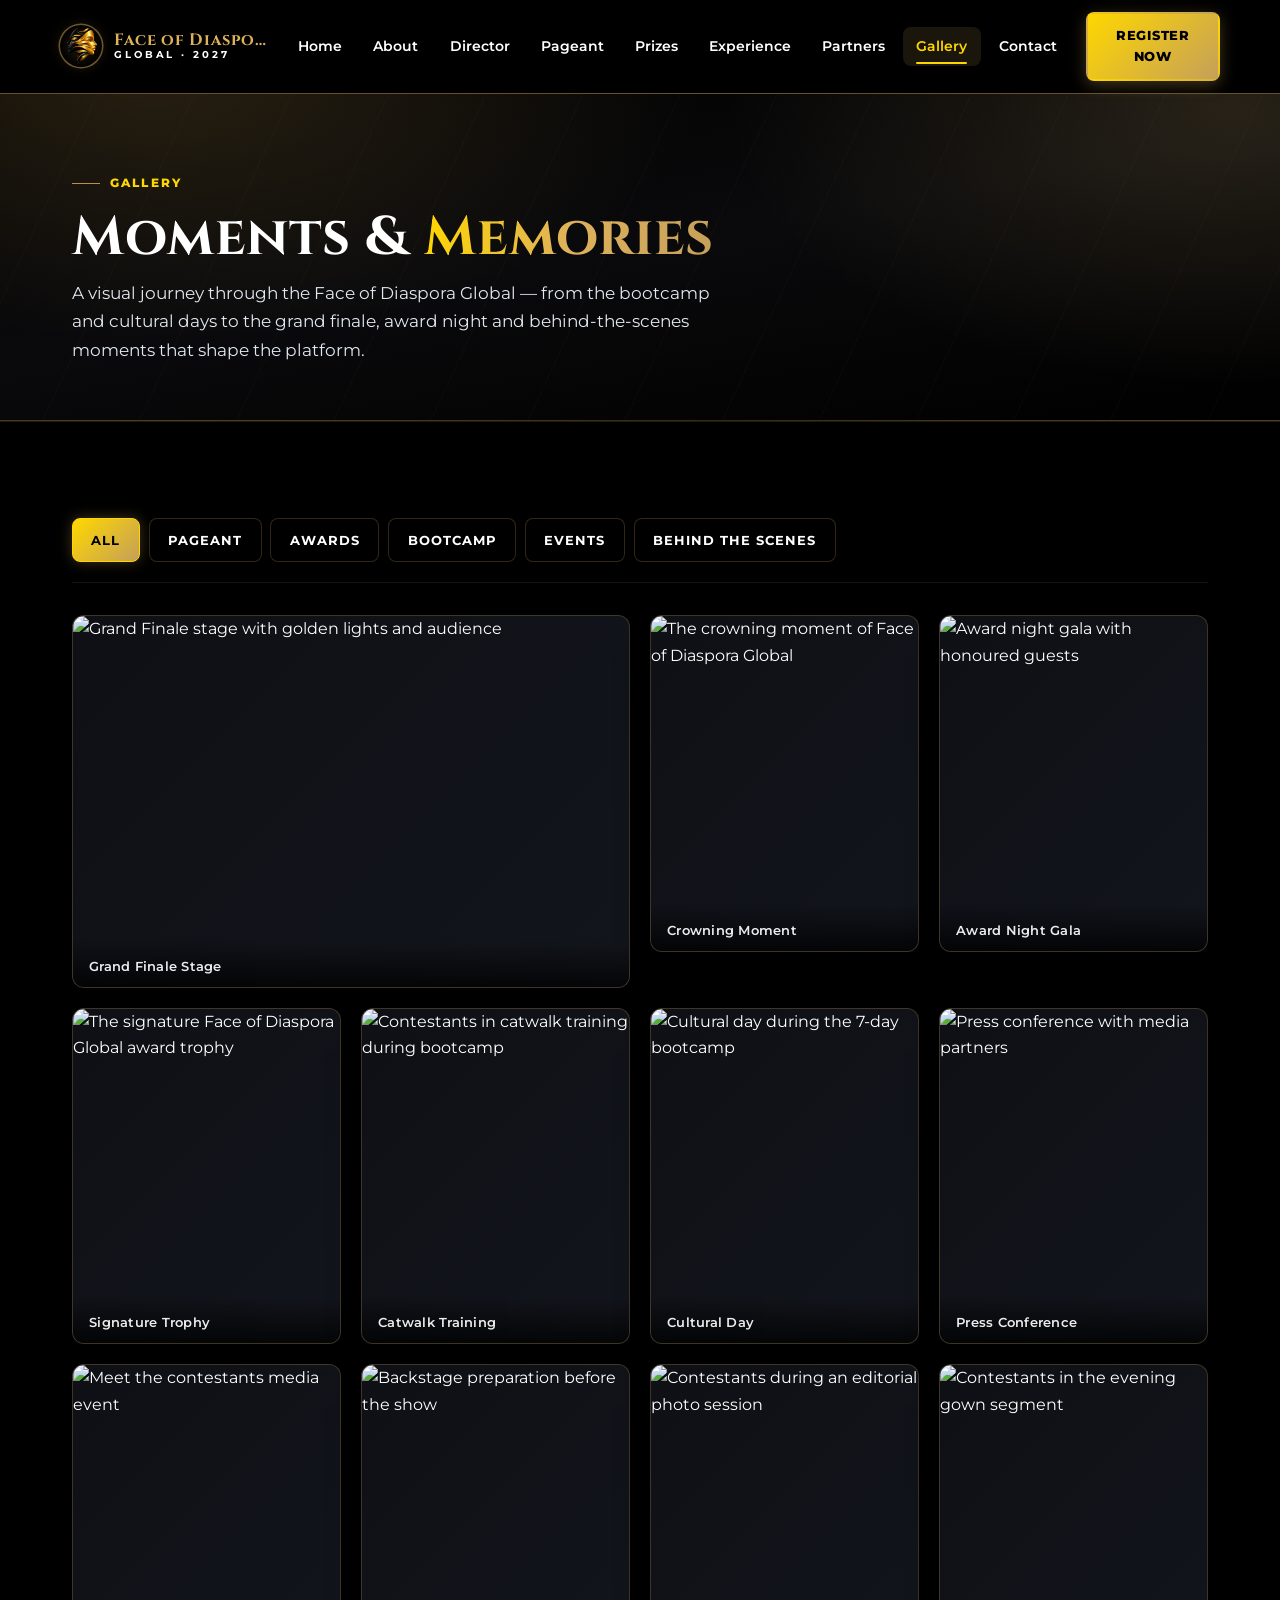
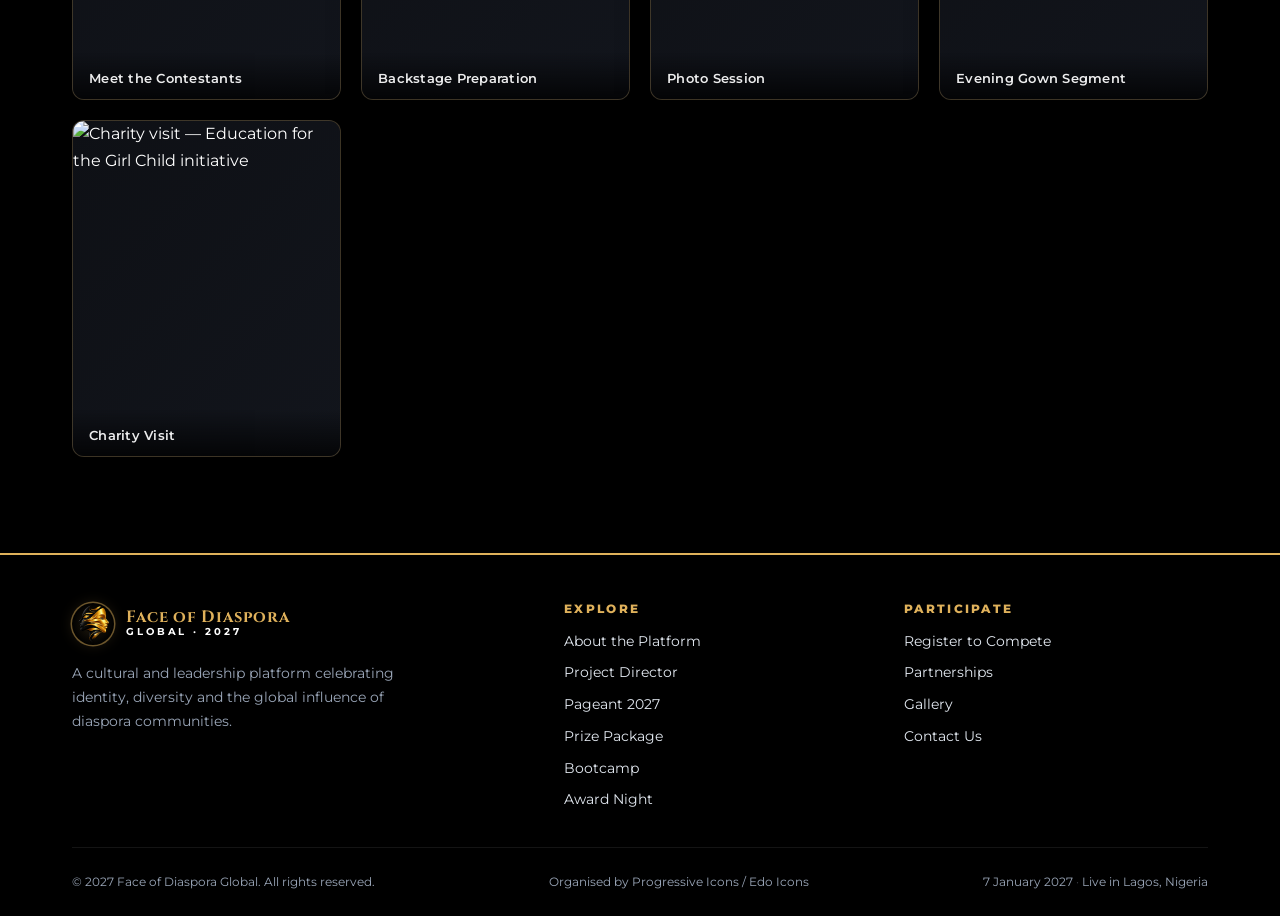
==== gallery.html @ 7d24a83d "Add files via upload" ====
<!DOCTYPE html>
<html lang="en">
<head>
<meta charset="UTF-8" />
<meta name="viewport" content="width=device-width, initial-scale=1" />
<meta name="theme-color" content="#07090D" />
<title>Gallery — Face of Diaspora Global 2027</title>
<link rel="icon" href="favicon.ico" sizes="any">
<link rel="apple-touch-icon" href="assets/img/logo.png">
<meta name="description" content="A visual journey through the Face of Diaspora Global — pageant, award night, bootcamp, cultural events and behind-the-scenes moments." />

<link rel="preconnect" href="https://fonts.googleapis.com">
<link rel="preconnect" href="https://fonts.gstatic.com" crossorigin>
<link href="https://fonts.googleapis.com/css2?family=Cinzel:wght@500;600;700;800&family=Montserrat:wght@400;500;600;700;800&display=swap" rel="stylesheet">

<link rel="stylesheet" href="css/styles.css">
</head>

<body>
<a class="skip-link" href="#main">Skip to content</a>

<!-- ============================ HEADER ============================ -->
<header class="site-header" id="siteHeader">
  <div class="nav-wrap">
    <a class="brand" href="index.html" aria-label="Face of Diaspora Global — home">
      <img class="brand-mark" src="assets/img/logo.png" alt="" width="42" height="42">
      <span class="brand-text">
        <span class="brand-name">Face of Diaspora</span>
        <span class="brand-sub">Global · 2027</span>
      </span>
    </a>

    <button class="nav-toggle" id="navToggle" aria-expanded="false" aria-controls="primaryNav" aria-label="Open navigation menu">
      <span></span><span></span><span></span>
    </button>

    <nav class="primary-nav" id="primaryNav" aria-label="Primary">
      <ul>
        <li><a class="nav-link" href="index.html">Home</a></li>
        <li><a class="nav-link" href="index.html#about">About</a></li>
        <li><a class="nav-link" href="index.html#director">Director</a></li>
        <li><a class="nav-link" href="index.html#pageant">Pageant</a></li>
        <li><a class="nav-link" href="index.html#prizes">Prizes</a></li>
        <li><a class="nav-link" href="index.html#experience">Experience</a></li>
        <li><a class="nav-link" href="partners.html">Partners</a></li>
        <li><a class="nav-link" href="gallery.html" aria-current="page">Gallery</a></li>
        <li><a class="nav-link" href="index.html#contact">Contact</a></li>
      </ul>
      <a class="btn btn-gold nav-cta" href="index.html#register">Register Now</a>
    </nav>
  </div>
</header>

<main id="main">

  <!-- ============================ PAGE HERO ============================ -->
  <section class="page-hero">
    <div class="container">
      <span class="eyebrow reveal">Gallery</span>
      <h1 class="page-title reveal">Moments &amp; <span class="gold-text">Memories</span></h1>
      <p class="lede reveal">
        A visual journey through the Face of Diaspora Global — from the bootcamp and cultural
        days to the grand finale, award night and behind-the-scenes moments that shape
        the platform.
      </p>
    </div>
  </section>

  <!-- ============================ GALLERY ============================ -->
  <section class="section section--dark" id="gallery">
    <div class="container">

      <div class="filter-tabs reveal" role="tablist" aria-label="Filter gallery by category">
        <button class="filter-btn is-active" data-filter="all" role="tab" aria-selected="true">All</button>
        <button class="filter-btn" data-filter="pageant" role="tab" aria-selected="false">Pageant</button>
        <button class="filter-btn" data-filter="awards" role="tab" aria-selected="false">Awards</button>
        <button class="filter-btn" data-filter="bootcamp" role="tab" aria-selected="false">Bootcamp</button>
        <button class="filter-btn" data-filter="events" role="tab" aria-selected="false">Events</button>
        <button class="filter-btn" data-filter="behind" role="tab" aria-selected="false">Behind the Scenes</button>
      </div>

      <div class="gallery-grid reveal" id="galleryGrid">

        <figure class="gallery-item is-wide" data-category="pageant"
                tabindex="0" role="button" aria-label="View: Grand Finale Stage">
          <img src="assets/img/gallery/gallery-01.jpg"
               alt="Grand Finale stage with golden lights and audience"
               width="1200" height="800" loading="lazy" decoding="async">
          <figcaption>Grand Finale Stage</figcaption>
        </figure>

        <figure class="gallery-item" data-category="pageant"
                tabindex="0" role="button" aria-label="View: Crowning Moment">
          <img src="assets/img/gallery/gallery-02.jpg"
               alt="The crowning moment of Face of Diaspora Global"
               width="800" height="1000" loading="lazy" decoding="async">
          <figcaption>Crowning Moment</figcaption>
        </figure>

        <figure class="gallery-item" data-category="awards"
                tabindex="0" role="button" aria-label="View: Award Night Gala">
          <img src="assets/img/gallery/gallery-03.jpg"
               alt="Award night gala with honoured guests"
               width="800" height="1000" loading="lazy" decoding="async">
          <figcaption>Award Night Gala</figcaption>
        </figure>

        <figure class="gallery-item" data-category="awards"
                tabindex="0" role="button" aria-label="View: Signature Trophy">
          <img src="assets/img/gallery/gallery-04.jpg"
               alt="The signature Face of Diaspora Global award trophy"
               width="800" height="1000" loading="lazy" decoding="async">
          <figcaption>Signature Trophy</figcaption>
        </figure>

        <figure class="gallery-item" data-category="bootcamp"
                tabindex="0" role="button" aria-label="View: Catwalk Training">
          <img src="assets/img/gallery/gallery-05.jpg"
               alt="Contestants in catwalk training during bootcamp"
               width="800" height="1000" loading="lazy" decoding="async">
          <figcaption>Catwalk Training</figcaption>
        </figure>

        <figure class="gallery-item" data-category="bootcamp"
                tabindex="0" role="button" aria-label="View: Cultural Day">
          <img src="assets/img/gallery/gallery-06.jpg"
               alt="Cultural day during the 7-day bootcamp"
               width="800" height="1000" loading="lazy" decoding="async">
          <figcaption>Cultural Day</figcaption>
        </figure>

        <figure class="gallery-item" data-category="events"
                tabindex="0" role="button" aria-label="View: Press Conference">
          <img src="assets/img/gallery/gallery-07.jpg"
               alt="Press conference with media partners"
               width="800" height="1000" loading="lazy" decoding="async">
          <figcaption>Press Conference</figcaption>
        </figure>

        <figure class="gallery-item" data-category="events"
                tabindex="0" role="button" aria-label="View: Meet the Contestants">
          <img src="assets/img/gallery/gallery-08.jpg"
               alt="Meet the contestants media event"
               width="800" height="1000" loading="lazy" decoding="async">
          <figcaption>Meet the Contestants</figcaption>
        </figure>

        <figure class="gallery-item" data-category="behind"
                tabindex="0" role="button" aria-label="View: Backstage Preparation">
          <img src="assets/img/gallery/gallery-09.jpg"
               alt="Backstage preparation before the show"
               width="800" height="1000" loading="lazy" decoding="async">
          <figcaption>Backstage Preparation</figcaption>
        </figure>

        <figure class="gallery-item" data-category="behind"
                tabindex="0" role="button" aria-label="View: Photo Session">
          <img src="assets/img/gallery/gallery-10.jpg"
               alt="Contestants during an editorial photo session"
               width="800" height="1000" loading="lazy" decoding="async">
          <figcaption>Photo Session</figcaption>
        </figure>

        <figure class="gallery-item" data-category="pageant"
                tabindex="0" role="button" aria-label="View: Evening Gown Segment">
          <img src="assets/img/gallery/gallery-11.jpg"
               alt="Contestants in the evening gown segment"
               width="800" height="1000" loading="lazy" decoding="async">
          <figcaption>Evening Gown Segment</figcaption>
        </figure>

        <figure class="gallery-item" data-category="events"
                tabindex="0" role="button" aria-label="View: Charity Visit">
          <img src="assets/img/gallery/gallery-12.jpg"
               alt="Charity visit — Education for the Girl Child initiative"
               width="800" height="1000" loading="lazy" decoding="async">
          <figcaption>Charity Visit</figcaption>
        </figure>

      </div>

      <p class="gallery-empty" id="galleryEmpty" hidden>No images in this category yet.</p>
    </div>
  </section>

</main>

<!-- ============================ LIGHTBOX ============================ -->
<div class="lightbox" id="lightbox" role="dialog" aria-modal="true" aria-label="Image preview" aria-hidden="true">
  <button class="lightbox-close" type="button" aria-label="Close image preview">&times;</button>
  <button class="lightbox-nav lightbox-prev" type="button" aria-label="Previous image">&lsaquo;</button>
  <img class="lightbox-img" id="lightboxImg" src="" alt="">
  <button class="lightbox-nav lightbox-next" type="button" aria-label="Next image">&rsaquo;</button>
</div>

<!-- ============================ FOOTER ============================ -->
<footer class="site-footer">
  <div class="container">
    <div class="footer-top">
      <div class="footer-brand">
        <a class="brand" href="index.html" aria-label="Face of Diaspora Global — home">
          <img class="brand-mark" src="assets/img/logo.png" alt="" width="42" height="42">
          <span class="brand-text">
            <span class="brand-name">Face of Diaspora</span>
            <span class="brand-sub">Global · 2027</span>
          </span>
        </a>
        <p>A cultural and leadership platform celebrating identity, diversity and the global influence of diaspora communities.</p>
      </div>

      <div class="footer-col">
        <h4>Explore</h4>
        <ul>
          <li><a href="index.html#about">About the Platform</a></li>
          <li><a href="index.html#director">Project Director</a></li>
          <li><a href="index.html#pageant">Pageant 2027</a></li>
          <li><a href="index.html#prizes">Prize Package</a></li>
          <li><a href="index.html#experience">Bootcamp</a></li>
          <li><a href="index.html#awards">Award Night</a></li>
        </ul>
      </div>

      <div class="footer-col">
        <h4>Participate</h4>
        <ul>
          <li><a href="index.html#register">Register to Compete</a></li>
          <li><a href="partners.html">Partnerships</a></li>
          <li><a href="gallery.html">Gallery</a></li>
          <li><a href="index.html#contact">Contact Us</a></li>
        </ul>
      </div>
    </div>

    <div class="footer-bottom">
      <span>© <span id="year">2027</span> Face of Diaspora Global. All rights reserved.</span>
      <span>Organised by Progressive Icons / Edo Icons</span>
      <span>7 January 2027 <span class="dot-sep">·</span> Live in Lagos, Nigeria</span>
    </div>
  </div>
</footer>

<script src="js/main.js" defer></script>
</body>
</html>
---- css/styles.css ----
/* ============================================================
   1. TOKENS & RESET — PURE BLACK + HIGH-CONTRAST LUXURY GOLD
   ============================================================ */
:root{
  --bg-dark:#000000;
  --bg-surface:#0A0A0C;
  --bg-card:#0E1015;
  --bg-elevated:#12151C;

  --gold-primary:#DFB15B;
  --gold-bright:#FFD700;
  --gold-deep:#C5A059;
  --gold-soft:#E9C989;

  --text-white:#FFFFFF;
  --text-muted:#E2E8F0;
  --text-dim:#9AA6B8;

  --border-gold:rgba(223,177,91,.45);
  --border-soft:rgba(223,177,91,.22);
  --border-faint:rgba(255,255,255,.08);
  --shadow-glow:0 0 24px rgba(255,215,0,.35);
  --shadow-glow-soft:0 0 24px rgba(255,215,0,.14);
  --shadow-card:0 18px 40px -24px rgba(0,0,0,.9);
  --shadow-card-lg:0 30px 60px -30px rgba(0,0,0,1);

  --radius:12px;
  --radius-lg:16px;
  --transition:.3s cubic-bezier(.25,.8,.25,1);
  --maxw:1200px;

  --font-display:"Cinzel","Times New Roman",serif;
  --font-body:"Montserrat",system-ui,-apple-system,"Segoe UI",Roboto,Arial,sans-serif;
}

*,*::before,*::after{box-sizing:border-box;margin:0;padding:0}

html{scroll-behavior:smooth;font-size:16px;-webkit-text-size-adjust:100%}

body{
  background-color:var(--bg-dark);
  color:var(--text-white);
  font-family:var(--font-body);
  font-size:16px;
  line-height:1.65;
  overflow-x:hidden;
  -webkit-font-smoothing:antialiased;
  text-rendering:optimizeLegibility;
}

img,svg{display:block;max-width:100%}
a{color:inherit;text-decoration:none}
button{font:inherit}
ul{list-style:none}
p{margin:0 0 1rem}
p:last-child{margin-bottom:0}

h1,h2,h3,h4{
  font-family:var(--font-display);
  font-weight:700;
  line-height:1.15;
  letter-spacing:.01em;
  color:var(--text-white);
}

.skip-link{
  position:absolute;left:-9999px;top:0;z-index:2000;
  background:var(--gold-bright);color:var(--bg-dark);
  padding:12px 20px;border-radius:0 0 12px 0;
  font-weight:800;letter-spacing:.04em;
}
.skip-link:focus{left:0}

:focus-visible{
  outline:3px solid var(--gold-bright);
  outline-offset:3px;
  border-radius:4px;
}

/* ============================================================
   2. LAYOUT HELPERS
   ============================================================ */
.container{
  width:100%;
  max-width:var(--maxw);
  margin-inline:auto;
  padding-inline:1.25rem;
}

.section{
  position:relative;
  padding:4.5rem 0;
  border-top:1px solid rgba(223,177,91,.15);
  background:var(--bg-dark);
}
.section--dark{background:var(--bg-dark)}
.section--alt {background:var(--bg-surface)}

.section--alt::before{
  content:"";
  position:absolute;inset:0;
  background:
    radial-gradient(720px 320px at 100% 0%, rgba(223,177,91,.08), transparent 60%),
    radial-gradient(640px 300px at 0% 100%, rgba(255,215,0,.05), transparent 62%);
  pointer-events:none;
}
.section--alt > .container{position:relative;z-index:1}

.section-head{margin-bottom:2.5rem}

.eyebrow{
  display:inline-flex;align-items:center;gap:10px;
  font-family:var(--font-body);
  font-size:.75rem;font-weight:800;
  letter-spacing:.18em;text-transform:uppercase;
  color:var(--gold-bright);
  margin-bottom:.85rem;
}
.eyebrow::before{
  content:"";width:28px;height:1px;
  background:var(--gold-primary);opacity:.8;
}

.section-title{
  font-size:clamp(1.85rem,4.5vw,2.9rem);
  color:var(--text-white);
  margin-bottom:.85rem;
}

.lede{
  font-size:1.02rem;
  color:var(--text-muted);
  max-width:62ch;
  line-height:1.7;
}

.gold-text{
  background:linear-gradient(96deg,var(--gold-bright),var(--gold-primary) 50%,var(--gold-deep));
  -webkit-background-clip:text;background-clip:text;
  color:transparent;
}

/* ============================================================
   3. BUTTONS
   ============================================================ */
.btn{
  display:inline-flex;align-items:center;justify-content:center;gap:10px;
  min-height:48px;
  padding:.8rem 1.6rem;
  border-radius:8px;
  font-family:var(--font-body);
  font-weight:800;
  font-size:.9rem;
  letter-spacing:.06em;
  text-transform:uppercase;
  text-align:center;
  border:2px solid transparent;
  cursor:pointer;
  transition:var(--transition);
  will-change:transform,box-shadow;
}
.btn:active{transform:translateY(1px)}

.btn-gold{
  background:linear-gradient(135deg,var(--gold-bright) 0%,var(--gold-deep) 100%);
  color:var(--bg-dark);
  box-shadow:0 4px 16px rgba(223,177,91,.3);
}
.btn-gold:hover{
  background:#fff;
  color:var(--bg-dark);
  border-color:var(--gold-bright);
  box-shadow:var(--shadow-glow);
  transform:translateY(-2px);
}

.btn-ghost{
  background:rgba(0,0,0,.85);
  color:var(--text-white);
  border:2px solid var(--gold-primary);
}
.btn-ghost:hover{
  background:var(--gold-primary);
  color:var(--bg-dark);
  box-shadow:var(--shadow-glow);
  transform:translateY(-2px);
}

.btn-outline{
  background:rgba(0,0,0,.85);
  color:var(--gold-primary);
  border:2px solid var(--gold-primary);
}
.btn-outline:hover{
  background:var(--gold-primary);
  color:var(--bg-dark);
  box-shadow:var(--shadow-glow);
  transform:translateY(-2px);
}

.pulse-glow{animation:pulseRadiance 2.8s infinite}
@keyframes pulseRadiance{
  0%,100%{box-shadow:0 0 12px rgba(255,215,0,.35),0 4px 16px rgba(223,177,91,.3)}
  50%    {box-shadow:0 0 28px rgba(255,215,0,.75),0 4px 16px rgba(223,177,91,.3)}
}

/* ============================================================
   4. HEADER & NAV
   ============================================================ */
.site-header{
  position:sticky;top:0;z-index:1000;
  background:rgba(0,0,0,.95);
  backdrop-filter:blur(12px);
  -webkit-backdrop-filter:blur(12px);
  border-bottom:1px solid var(--border-gold);
  transition:box-shadow var(--transition);
}
.site-header.is-scrolled{box-shadow:0 14px 30px -18px rgba(0,0,0,1)}

.nav-wrap{
  position:relative;
  display:flex;align-items:center;justify-content:space-between;gap:12px;
  max-width:var(--maxw);margin-inline:auto;
  padding:.75rem 1.25rem;
  min-height:72px;
}

.brand{display:flex;align-items:center;gap:.75rem;min-width:0}

/* Logo image — replaces the old "FD" text mark */
.brand-mark{
  flex:none;
  width:42px;
  height:42px;
  border-radius:50%;
  object-fit:contain;
  padding:2px;
  background:radial-gradient(circle, rgba(223,177,91,.16) 0%, rgba(223,177,91,0) 72%);
  box-shadow:0 0 0 1.5px rgba(223,177,91,.45), 0 0 14px rgba(223,177,91,.15);
}

.brand-text{display:flex;flex-direction:column;min-width:0;line-height:1.1}
.brand-name{
  font-family:var(--font-display);
  font-size:1.02rem;font-weight:700;
  letter-spacing:.04em;
  color:var(--gold-primary);
  white-space:nowrap;overflow:hidden;text-overflow:ellipsis;
}
.brand-sub{
  font-size:.6rem;font-weight:700;
  letter-spacing:.3em;text-transform:uppercase;
  color:var(--text-white);
  white-space:nowrap;overflow:hidden;text-overflow:ellipsis;
}

.nav-toggle{
  display:inline-flex;flex-direction:column;justify-content:center;gap:5px;
  width:48px;height:48px;padding:0 11px;
  background:transparent;
  border:1px solid var(--border-gold);
  border-radius:8px;
  cursor:pointer;flex:none;
  transition:border-color var(--transition),background var(--transition);
}
.nav-toggle:hover{background:rgba(223,177,91,.08);border-color:var(--gold-primary)}
.nav-toggle span{
  display:block;height:3px;width:100%;border-radius:2px;
  background:var(--gold-primary);
  transition:transform var(--transition),opacity .2s ease;
}
.nav-toggle[aria-expanded="true"] span:nth-child(1){transform:translateY(8px) rotate(45deg)}
.nav-toggle[aria-expanded="true"] span:nth-child(2){opacity:0}
.nav-toggle[aria-expanded="true"] span:nth-child(3){transform:translateY(-8px) rotate(-45deg)}

.primary-nav{
  position:absolute;top:100%;left:0;right:0;
  display:none;
  background:var(--bg-surface);
  border-bottom:2px solid var(--gold-primary);
  padding:1.25rem 1.25rem 1.75rem;
  box-shadow:0 26px 40px -28px rgba(0,0,0,1);
}
.primary-nav.is-open{display:block;animation:navDrop .25s ease both}
@keyframes navDrop{from{opacity:0;transform:translateY(-8px)}to{opacity:1;transform:none}}

.primary-nav ul{display:flex;flex-direction:column;gap:.25rem}
.primary-nav a.nav-link{
  display:flex;align-items:center;
  min-height:48px;
  padding:.6rem .75rem;
  color:var(--text-white);
  font-size:.95rem;font-weight:600;
  border-radius:8px;
  border-bottom:1px solid var(--border-faint);
  transition:color var(--transition),background var(--transition);
}
.primary-nav a.nav-link:hover,
.primary-nav a.nav-link.is-active{
  color:var(--gold-bright);
  background:rgba(223,177,91,.08);
}
.nav-cta{margin-top:1rem;width:100%}

/* ============================================================
   5. HERO — single-image, mobile-first
   ============================================================ */
.hero{
  position:relative;
  isolation:isolate;
  overflow:hidden;
  color:var(--text-white);
  padding:3.5rem 0 4rem;

  background:
    radial-gradient(900px 460px at 12% -12%, rgba(223,177,91,.18), transparent 62%),
    radial-gradient(760px 420px at 96% 4%, rgba(197,160,89,.16), transparent 66%),
    linear-gradient(170deg,#000 0%, #0A0A0C 48%, #000 100%);
}
.hero::before{
  content:"";
  position:absolute;inset:0;
  background-image:repeating-linear-gradient(115deg, rgba(223,177,91,.05) 0 1px, transparent 1px 88px);
  opacity:.6;pointer-events:none;
}
.hero::after{
  content:"";
  position:absolute;left:50%;bottom:-140px;transform:translateX(-50%);
  width:540px;height:300px;border-radius:50%;
  background:radial-gradient(circle, rgba(255,215,0,.16), transparent 68%);
  filter:blur(20px);pointer-events:none;
}

.hero__media{
  position:absolute;
  inset:0;
  z-index:-2;
  overflow:hidden;
}

.hero__img{
  width:100%;
  height:100%;
  object-fit:cover;
  object-position:50% 32%;
}

.hero__overlay{
  position:absolute;
  inset:0;
  z-index:-1;
  background:linear-gradient(
    180deg,
    rgba(0,0,0,.90) 0%,
    rgba(0,0,0,.62) 35%,
    rgba(0,0,0,.84) 70%,
    rgba(0,0,0,.97) 100%
  );
}

.hero .container{position:relative;z-index:2}
.hero-inner{max-width:880px}

.hero-badge{
  display:inline-flex;align-items:center;gap:.6rem;
  padding:.4rem .9rem .4rem .75rem;
  border-radius:4px;
  border:1px solid var(--border-gold);
  background:rgba(0,0,0,.75);
  color:var(--gold-bright);
  font-size:.72rem;font-weight:800;
  letter-spacing:.18em;text-transform:uppercase;
  margin-bottom:1.25rem;
}
.hero-badge .dot{
  width:7px;height:7px;border-radius:50%;
  background:var(--gold-bright);
  box-shadow:0 0 0 4px rgba(255,215,0,.18);
}

.hero h1{
  font-size:clamp(2.4rem,10.5vw,5.2rem);
  line-height:1.05;
  letter-spacing:.01em;
  margin-bottom:.5rem;
}
.hero h1 .line-2{display:block}

.hero-sub{
  font-family:var(--font-display);
  font-size:clamp(1.1rem,4vw,1.75rem);
  color:var(--text-white);
  font-weight:600;
  margin:.75rem 0 .5rem;
}
.hero-tag{
  font-size:.82rem;
  letter-spacing:.16em;
  text-transform:uppercase;
  color:var(--gold-primary);
  font-weight:700;
  margin-bottom:2rem;
}

.event-chips{
  display:flex;flex-wrap:wrap;gap:.65rem;
  margin-bottom:1.9rem;
}
.chip{
  display:inline-flex;align-items:center;gap:.55rem;
  padding:.6rem 1rem;
  border-radius:8px;
  background:rgba(10,10,12,.85);
  border:1px solid var(--border-gold);
  font-size:.82rem;font-weight:700;
  color:var(--text-white);
}
.chip svg{flex:none;color:var(--gold-bright)}

.hero-actions{display:flex;flex-wrap:wrap;gap:.9rem;margin-bottom:2.5rem}
.hero-actions .btn{flex:1 1 190px}

.countdown-wrap{
  border:1.5px solid var(--gold-primary);
  background:rgba(10,10,12,.92);
  border-radius:var(--radius-lg);
  padding:1.25rem 1.1rem 1.4rem;
  backdrop-filter:blur(6px);
  -webkit-backdrop-filter:blur(6px);
  box-shadow:0 0 22px rgba(223,177,91,.18);
}
.countdown-label{
  font-size:.72rem;letter-spacing:.22em;text-transform:uppercase;
  color:var(--gold-bright);font-weight:800;
  margin-bottom:1rem;text-align:center;
}
.countdown{
  display:grid;
  grid-template-columns:repeat(4,1fr);
  gap:.55rem;
}
.cd-item{
  text-align:center;
  padding:.85rem .25rem;
  border-radius:10px;
  background:linear-gradient(180deg, rgba(223,177,91,.16), rgba(223,177,91,.04));
  border:1px solid var(--border-gold);
  transition:border-color var(--transition),box-shadow var(--transition);
}
.cd-item:hover{
  border-color:var(--gold-bright);
  box-shadow:0 0 14px rgba(255,215,0,.25);
}
.cd-num{
  display:block;
  font-family:var(--font-display);
  font-size:clamp(1.4rem,6.5vw,2.2rem);
  font-weight:800;
  line-height:1;
  color:var(--text-white);
  font-variant-numeric:tabular-nums;
  text-shadow:0 0 14px rgba(255,215,0,.22);
}
.cd-lbl{
  display:block;
  margin-top:.45rem;
  font-size:.6rem;letter-spacing:.18em;text-transform:uppercase;
  color:var(--gold-primary);font-weight:700;
}

/* ============================================================
   6. CARDS & GRIDS
   ============================================================ */
.grid{display:grid;gap:1.1rem;grid-template-columns:1fr}

.card{
  background:var(--bg-card);
  border:1.5px solid var(--border-gold);
  border-radius:var(--radius);
  padding:1.5rem 1.35rem;
  box-shadow:var(--shadow-card);
  transition:transform var(--transition),box-shadow var(--transition),border-color var(--transition);
}
.card:hover{
  transform:translateY(-5px);
  border-color:var(--gold-bright);
  box-shadow:var(--shadow-glow-soft),var(--shadow-card-lg);
}

.card h3{font-size:1.2rem;color:var(--text-white);margin-bottom:.5rem}
.card p {font-size:.92rem;color:var(--text-muted);margin:0}

.card-icon{
  width:46px;height:46px;border-radius:12px;
  display:grid;place-items:center;
  background:linear-gradient(140deg, rgba(223,177,91,.24), rgba(223,177,91,.06));
  border:1px solid var(--border-gold);
  color:var(--gold-bright);
  margin-bottom:1rem;
}
.card-icon svg{width:22px;height:22px}

.num-card{position:relative;padding-left:1.35rem}
.num-card .num{
  position:absolute;top:1rem;right:1.1rem;
  font-family:var(--font-display);
  font-size:2.2rem;font-weight:800;
  color:rgba(223,177,91,.16);
  line-height:1;
}

.stats{
  display:grid;grid-template-columns:repeat(2,1fr);gap:1px;
  background:var(--border-gold);
  border:1px solid var(--border-gold);
  border-radius:var(--radius);
  overflow:hidden;
  margin-top:2.2rem;
}
.stat{background:var(--bg-card);padding:1.35rem 1rem;text-align:center;transition:background var(--transition)}
.stat:hover{background:var(--bg-elevated)}
.stat b{
  display:block;
  font-family:var(--font-display);
  font-size:clamp(1.5rem,5.5vw,2.1rem);
  color:var(--gold-bright);
  line-height:1;margin-bottom:.4rem;
  text-shadow:0 0 18px rgba(255,215,0,.22);
}
.stat span{
  font-size:.65rem;letter-spacing:.15em;text-transform:uppercase;
  color:var(--text-dim);font-weight:700;
}

/* ============================================================
   7. CHECKLISTS
   ============================================================ */
.checklist{display:grid;gap:.65rem}
.checklist li{
  display:flex;gap:.7rem;align-items:flex-start;
  font-size:.92rem;
  color:var(--text-white);
  padding:.8rem 1rem;
  background:var(--bg-card);
  border:1px solid var(--border-soft);
  border-radius:10px;
  transition:border-color var(--transition),background var(--transition);
}
.checklist li:hover{
  border-color:var(--border-gold);
  background:var(--bg-elevated);
}
.checklist li::before{
  content:"";
  flex:none;
  width:19px;height:19px;margin-top:1px;
  border-radius:50%;
  background:rgba(223,177,91,.18);
  border:1px solid var(--gold-primary);
  background-image:url("data:image/svg+xml;utf8,<svg xmlns='http://www.w3.org/2000/svg' viewBox='0 0 24 24' fill='none' stroke='%23FFD700' stroke-width='3.4' stroke-linecap='round' stroke-linejoin='round'><polyline points='20 6 9 17 4 12'/></svg>");
  background-size:11px 11px;
  background-position:center;
  background-repeat:no-repeat;
}

/* ============================================================
   8. PRIZES
   ============================================================ */
.prize-hero{
  border-radius:var(--radius-lg);
  padding:1.6rem 1.4rem;
  background:
    radial-gradient(600px 260px at 100% 0%, rgba(223,177,91,.22), transparent 62%),
    linear-gradient(150deg,#0E1015,#000);
  color:var(--text-white);
  border:1.5px solid var(--gold-primary);
  box-shadow:var(--shadow-card-lg), 0 0 24px rgba(223,177,91,.14);
  margin-bottom:1.1rem;
}
.prize-hero .prize-kicker{
  font-size:.7rem;letter-spacing:.2em;text-transform:uppercase;
  color:var(--gold-bright);font-weight:800;margin-bottom:.5rem;
}
.prize-hero .prize-title{
  font-family:var(--font-display);
  font-size:clamp(1.6rem,6vw,2.4rem);
  line-height:1.1;margin-bottom:.25rem;
  color:var(--text-white);
}
.prize-hero .prize-value{
  font-family:var(--font-display);
  font-size:clamp(2.4rem,11vw,3.6rem);
  font-weight:800;
  line-height:1;
  margin:.9rem 0 1.2rem;
}

.runner-grid{display:grid;gap:.9rem;grid-template-columns:1fr}
.runner{
  display:flex;align-items:center;gap:1rem;
  padding:1.1rem 1.25rem;
  border-radius:var(--radius);
  background:var(--bg-card);
  border:1.5px solid var(--border-gold);
  box-shadow:var(--shadow-card);
  transition:border-color var(--transition),box-shadow var(--transition),transform var(--transition);
}
.runner:hover{
  border-color:var(--gold-bright);
  box-shadow:var(--shadow-glow-soft);
  transform:translateY(-2px);
}
.runner .medal{
  flex:none;
  width:48px;height:48px;border-radius:50%;
  display:grid;place-items:center;
  font-family:var(--font-display);font-weight:800;font-size:1rem;
  background:linear-gradient(140deg,rgba(223,177,91,.28),rgba(223,177,91,.06));
  border:1px solid var(--gold-primary);
  color:var(--gold-bright);
}
.runner b{display:block;font-size:.98rem;color:var(--text-white)}
.runner span{font-size:.82rem;color:var(--text-dim)}
.runner .amt{
  margin-left:auto;
  font-family:var(--font-display);
  font-size:1.35rem;font-weight:800;
  color:var(--gold-bright);
  text-shadow:0 0 14px rgba(255,215,0,.2);
}

/* ============================================================
   8b. AWARD FEATURE — the physical trophy
   ============================================================ */
.award-feature{
  display:grid;
  gap:2rem;
  align-items:center;
  margin-bottom:3rem;
}

.award-feature__visual{
  position:relative;
  display:flex;
  justify-content:center;
}

/* Gold halo behind the trophy */
.award-feature__visual::before{
  content:"";
  position:absolute;
  inset:-10%;
  border-radius:50%;
  background:radial-gradient(circle,
    rgba(223,177,91,.28) 0%,
    rgba(255,215,0,.08) 45%,
    transparent 72%);
  filter:blur(14px);
  z-index:0;
  pointer-events:none;
}

.award-feature__visual img{
  position:relative;
  z-index:1;
  width:100%;
  max-width:300px;
  height:auto;
  filter:
    drop-shadow(0 0 22px rgba(223,177,91,.40))
    drop-shadow(0 24px 48px rgba(0,0,0,.9));
  animation:awardFloat 5s ease-in-out infinite;
}

@keyframes awardFloat{
  0%,100%{transform:translateY(0)}
  50%    {transform:translateY(-8px)}
}

@media (prefers-reduced-motion:reduce){
  .award-feature__visual img{animation:none}
}

@media (min-width:900px){
  .award-feature{
    grid-template-columns:minmax(0,0.9fr) minmax(0,1.1fr);
    gap:3rem;
    margin-bottom:4rem;
  }
  .award-feature__visual img{max-width:380px}
}

/* ============================================================
   8c. DIRECTOR FEATURE — leadership profile
   ============================================================ */
.director-feature{
  display:grid;
  gap:2.2rem;
  align-items:center;
}

.director-feature__visual{
  position:relative;
  display:flex;
  flex-direction:column;
  align-items:center;
}

/* Gold-framed portrait */
.director-frame{
  position:relative;
  width:100%;
  max-width:340px;
  aspect-ratio:4 / 5;
  padding:10px;
  border-radius:var(--radius-lg);
  background:linear-gradient(145deg,
    rgba(223,177,91,.30),
    rgba(223,177,91,.06) 55%,
    rgba(0,0,0,.45));
  border:1.5px solid var(--gold-primary);
  box-shadow:
    0 0 24px rgba(223,177,91,.22),
    var(--shadow-card-lg);
  overflow:hidden;
}

.director-frame img{
  width:100%;
  height:100%;
  object-fit:cover;
  border-radius:calc(var(--radius-lg) - 8px);
}

/* Inner gold hairline */
.director-frame::after{
  content:"";
  position:absolute;
  inset:10px;
  border-radius:calc(var(--radius-lg) - 8px);
  border:1px solid rgba(255,215,0,.28);
  pointer-events:none;
}

/* Floating leadership badge */
.director-badge{
  display:inline-flex;
  align-items:center;
  gap:.55rem;
  margin-top:-22px;
  padding:.55rem 1rem;
  border-radius:999px;
  background:linear-gradient(135deg,var(--gold-bright),var(--gold-deep));
  color:var(--bg-dark);
  font-size:.7rem;
  font-weight:800;
  letter-spacing:.14em;
  text-transform:uppercase;
  box-shadow:var(--shadow-glow);
  z-index:2;
}
.director-badge__icon svg{width:16px;height:16px;display:block}

/* Copy */
.director-feature__copy .section-title{margin-bottom:.35rem}

.director-name{
  font-family:var(--font-display);
  font-size:1.4rem;
  font-weight:700;
  letter-spacing:.03em;
  color:var(--text-white);
  margin-bottom:.15rem;
}

.director-role{
  font-family:var(--font-display);
  font-size:1.02rem;
  font-weight:600;
  letter-spacing:.05em;
  color:var(--gold-bright);
  margin-bottom:1rem;
}

.director-quote{
  margin-top:1.5rem;
  padding:1.1rem 1.25rem 1.1rem 1.5rem;
  border-left:3px solid var(--gold-bright);
  background:linear-gradient(90deg, rgba(223,177,91,.14), transparent);
  border-radius:0 var(--radius) var(--radius) 0;
  font-family:var(--font-display);
  font-size:1.02rem;
  font-style:italic;
  line-height:1.65;
  color:var(--gold-soft);
}

@media (min-width:900px){
  .director-feature{
    grid-template-columns:minmax(0,0.85fr) minmax(0,1.15fr);
    gap:3rem;
  }
  .director-frame{max-width:380px}
}

/* ============================================================
   8d. LEADERSHIP SUPPORT — secondary profile card (no image)
   ============================================================ */
.leadership-support{
  margin-top:2.5rem;
}

.support-card{
  display:grid;
  grid-template-columns:auto 1fr;
  gap:1.35rem;
  align-items:center;
  padding:1.5rem 1.4rem;
}

.support-card__monogram{
  width:64px;
  height:64px;
  flex:none;
  border-radius:50%;
  display:grid;
  place-items:center;
  font-family:var(--font-display);
  font-weight:800;
  font-size:1.15rem;
  letter-spacing:.05em;
  color:var(--gold-bright);
  background:linear-gradient(140deg, rgba(223,177,91,.24), rgba(223,177,91,.06));
  border:1.5px solid var(--gold-primary);
  box-shadow:0 0 16px rgba(223,177,91,.18);
}

.support-card h3{
  font-size:1.15rem;
  margin-bottom:.2rem;
}

.support-name{
  font-family:var(--font-display);
  font-size:.95rem;
  font-weight:700;
  letter-spacing:.04em;
  color:var(--gold-bright);
  margin-bottom:.55rem;
}

.support-card__body p:last-child{
  font-size:.92rem;
  color:var(--text-muted);
  margin:0;
  line-height:1.7;
}

@media (max-width:479px){
  .support-card{
    grid-template-columns:1fr;
    text-align:center;
    justify-items:center;
    gap:1rem;
  }
}

/* ============================================================
   9. TIMELINE & PILLS
   ============================================================ */
.split{display:grid;gap:1.6rem;grid-template-columns:1fr}

.pill-list{display:flex;flex-wrap:wrap;gap:.55rem}
.pill{
  display:inline-flex;align-items:center;gap:.5rem;
  padding:.55rem .95rem;
  border-radius:999px;
  background:var(--bg-card);
  border:1px solid var(--border-gold);
  font-size:.8rem;font-weight:600;
  color:var(--text-white);
  transition:transform var(--transition),border-color var(--transition),background var(--transition),color var(--transition);
}
.pill:hover{
  transform:translateY(-2px);
  border-color:var(--gold-bright);
  background:var(--bg-elevated);
  color:var(--gold-bright);
}
.pill::before{
  content:"";width:6px;height:6px;border-radius:50%;
  background:var(--gold-bright);flex:none;
  box-shadow:0 0 8px rgba(255,215,0,.6);
}

.timeline{position:relative;padding-left:1.6rem}
.timeline::before{
  content:"";position:absolute;left:.45rem;top:6px;bottom:6px;
  width:2px;
  background:linear-gradient(180deg,var(--gold-bright),rgba(223,177,91,.15));
  border-radius:2px;
}
.timeline li{
  position:relative;
  padding:0 0 1.25rem .25rem;
  font-size:.93rem;
  color:var(--text-muted);
}
.timeline li:last-child{padding-bottom:0}
.timeline li::before{
  content:"";position:absolute;left:-1.6rem;top:5px;
  width:16px;height:16px;border-radius:50%;
  background:var(--bg-dark);
  border:2px solid var(--gold-bright);
  box-shadow:0 0 10px rgba(255,215,0,.4);
}
.timeline b{display:block;color:var(--text-white);font-size:.98rem;margin-bottom:.15rem}
.timeline span{font-size:.84rem;color:var(--text-dim)}

/* ============================================================
   10. PARTNERS (home page preview cards)
   ============================================================ */
.partner-group{
  padding:1.5rem 1.3rem;
  border-radius:var(--radius);
  background:var(--bg-card);
  border:1.5px solid var(--border-soft);
  box-shadow:var(--shadow-card);
  transition:border-color var(--transition),box-shadow var(--transition),transform var(--transition);
}
.partner-group:hover{
  border-color:var(--gold-primary);
  box-shadow:var(--shadow-glow-soft);
  transform:translateY(-3px);
}
.partner-group h3{
  font-size:1.05rem;
  color:var(--text-white);
  margin-bottom:.4rem;
  display:flex;align-items:center;gap:.6rem;
}
.partner-group h3 .idx{
  font-family:var(--font-body);
  font-size:.65rem;font-weight:800;
  width:24px;height:24px;border-radius:6px;
  display:grid;place-items:center;
  background:rgba(223,177,91,.2);
  border:1px solid var(--border-gold);
  color:var(--gold-bright);
  flex:none;
}
.partner-group p{font-size:.85rem;color:var(--text-dim);margin-bottom:1rem}

/* ============================================================
   11. SPONSORSHIP TIERS
   ============================================================ */
.tier{
  position:relative;
  padding:1.6rem 1.35rem;
  border-radius:var(--radius);
  background:var(--bg-card);
  border:1.5px solid var(--border-soft);
  box-shadow:var(--shadow-card);
  overflow:hidden;
  transition:border-color var(--transition),box-shadow var(--transition),transform var(--transition);
}
.tier:hover{
  border-color:var(--gold-primary);
  box-shadow:var(--shadow-glow-soft);
  transform:translateY(-3px);
}
.tier--featured{
  border:2px solid var(--gold-bright);
  background:linear-gradient(160deg,#151821 0%,#0A0A0C 100%);
  box-shadow:0 0 22px rgba(223,177,91,.25),var(--shadow-card-lg);
}
.tier--featured::after{
  content:"Principal Sponsor";
  position:absolute;top:0;right:0;
  background:linear-gradient(135deg,var(--gold-bright),var(--gold-deep));
  color:var(--bg-dark);
  font-size:.62rem;font-weight:800;
  letter-spacing:.12em;text-transform:uppercase;
  padding:.45rem .85rem;
  border-radius:0 0 0 12px;
}
.tier .tier-name{
  font-family:var(--font-display);
  font-size:1.35rem;color:var(--text-white);margin-bottom:.25rem;
}
.tier .tier-price{
  font-family:var(--font-display);
  font-size:1.6rem;font-weight:800;
  color:var(--gold-bright);
  margin-bottom:1rem;
}
.tier ul{display:grid;gap:.5rem}
.tier ul li{
  font-size:.87rem;color:var(--text-muted);
  padding-left:1.35rem;position:relative;
}
.tier ul li::before{
  content:"";position:absolute;left:0;top:.4em;
  width:13px;height:13px;
  background-image:url("data:image/svg+xml;utf8,<svg xmlns='http://www.w3.org/2000/svg' viewBox='0 0 24 24' fill='none' stroke='%23FFD700' stroke-width='4' stroke-linecap='round' stroke-linejoin='round'><polyline points='20 6 9 17 4 12'/></svg>");
  background-size:contain;background-repeat:no-repeat;
}

/* ============================================================
   12. FORM
   ============================================================ */
.form-card{
  background:var(--bg-surface);
  border:1.5px solid var(--gold-primary);
  border-radius:var(--radius-lg);
  padding:1.6rem 1.3rem;
  box-shadow:var(--shadow-card-lg), 0 0 22px rgba(223,177,91,.12);
}
.field{margin-bottom:1rem}
.field label{
  display:block;
  font-size:.75rem;font-weight:800;
  letter-spacing:.1em;text-transform:uppercase;
  color:var(--gold-primary);
  margin-bottom:.45rem;
}
.field input,
.field select,
.field textarea{
  width:100%;
  padding:.8rem .95rem;
  font:inherit;font-size:.95rem;
  color:var(--text-white);
  background:var(--bg-dark);
  border:1.5px solid var(--border-gold);
  border-radius:8px;
  transition:border-color var(--transition), box-shadow var(--transition), background var(--transition);
}
.field input::placeholder,
.field textarea::placeholder{color:var(--text-dim);opacity:.75}
.field input:focus,
.field select:focus,
.field textarea:focus{
  outline:none;
  border-color:var(--gold-bright);
  box-shadow:0 0 0 3px rgba(255,215,0,.18), 0 0 18px rgba(255,215,0,.15);
  background:var(--bg-surface);
}
.field textarea{resize:vertical;min-height:100px}
.field select option{background:var(--bg-dark);color:var(--text-white)}

.form-note{
  font-size:.79rem;color:var(--text-dim);
  margin-top:.85rem;line-height:1.6;
}
.form-note strong{color:var(--gold-primary)}

.form-status{
  display:none;
  margin-top:1rem;
  padding:.85rem 1rem;
  border-radius:8px;
  background:rgba(223,177,91,.1);
  border:1px solid var(--gold-primary);
  color:var(--gold-bright);
  font-size:.87rem;font-weight:700;
}
.form-status.is-visible{display:block}

/* ============================================================
   13. CONTACT OFFICES
   ============================================================ */
.office{
  padding:1.5rem 1.3rem;
  border-radius:var(--radius);
  background:var(--bg-card);
  border:1.5px solid var(--border-soft);
  transition:border-color var(--transition),box-shadow var(--transition),transform var(--transition);
}
.office:hover{
  border-color:var(--gold-primary);
  box-shadow:var(--shadow-glow-soft);
  transform:translateY(-3px);
}
.office h3{
  font-size:1.1rem;color:var(--text-white);margin-bottom:.85rem;
  display:flex;align-items:center;gap:.6rem;
}
.office h3 .flag{
  font-family:var(--font-body);
  font-size:.6rem;font-weight:800;letter-spacing:.1em;
  padding:.3rem .55rem;border-radius:5px;
  background:rgba(223,177,91,.18);
  border:1px solid var(--border-gold);
  color:var(--gold-bright);
}
.office address{
  font-style:normal;
  font-size:.9rem;
  color:var(--text-muted);
  line-height:1.8;
}
.office a{color:var(--gold-primary);text-decoration:none;word-break:break-word;transition:color var(--transition)}
.office a:hover{color:var(--gold-bright);text-decoration:underline}

/* ============================================================
   14. FOOTER
   ============================================================ */
.site-footer{
  background:#000000;
  color:var(--text-muted);
  padding:3rem 0 1.5rem;
  font-size:.87rem;
  border-top:2px solid var(--gold-primary);
}
.footer-top{
  display:grid;gap:2rem;
  padding-bottom:2.2rem;
  border-bottom:1px solid var(--border-faint);
}
.footer-brand .brand-name{color:var(--gold-primary)}
.footer-brand p{
  margin-top:1rem;max-width:38ch;
  font-size:.86rem;line-height:1.75;color:var(--text-dim);
}
.footer-col h4{
  font-family:var(--font-body);
  font-size:.72rem;font-weight:800;
  letter-spacing:.2em;text-transform:uppercase;
  color:var(--gold-primary);
  margin-bottom:.85rem;
}
.footer-col ul{display:grid;gap:.55rem}
.footer-col a{color:var(--text-muted);font-size:.87rem;transition:color var(--transition)}
.footer-col a:hover{color:var(--gold-bright);text-decoration:underline}
.footer-bottom{
  padding-top:1.5rem;
  display:flex;flex-wrap:wrap;gap:.75rem 1.5rem;
  justify-content:space-between;align-items:center;
  font-size:.78rem;color:var(--text-dim);
}
.footer-bottom .dot-sep{opacity:.4}

/* ============================================================
   15. SCROLL REVEAL & MOTION
   ============================================================ */
.reveal{
  opacity:0;transform:translateY(26px);
  transition:opacity .7s cubic-bezier(.2,.65,.3,1), transform .7s cubic-bezier(.2,.65,.3,1);
}
.reveal.is-visible{opacity:1;transform:none}

@media (prefers-reduced-motion:reduce){
  html{scroll-behavior:auto}
  *,*::before,*::after{
    animation-duration:.001ms !important;
    transition-duration:.001ms !important;
  }
  .reveal{opacity:1;transform:none}
}

/* ============================================================
   16. RESPONSIVE BREAKPOINTS (base set)
   ============================================================ */

@media (min-width:480px){
  .hero-actions .btn{flex:0 1 auto}
}

@media (min-width:640px){
  .section{padding:5rem 0}
  .container{padding-inline:1.75rem}
  .grid{grid-template-columns:repeat(2,1fr);gap:1.25rem}
  .checklist{grid-template-columns:repeat(2,1fr)}
  .stats{grid-template-columns:repeat(4,1fr)}
  .runner-grid{grid-template-columns:repeat(2,1fr)}
  .countdown{gap:.75rem}
  .cd-item{padding:1rem .5rem}
  .hero{padding:4.5rem 0 5rem}
  .prize-hero{padding:2rem 1.75rem}
  .form-card{padding:2rem 1.75rem}
  .footer-top{grid-template-columns:1fr 1fr}
}

@media (min-width:900px){
  .section{padding:6rem 0}

  .nav-toggle{display:none}
  .primary-nav{
    position:static;
    display:flex !important;
    align-items:center;
    gap:.5rem;
    background:transparent;
    border:0;
    padding:0;
    box-shadow:none;
    animation:none;
  }
  .primary-nav ul{flex-direction:row;gap:.25rem}
  .primary-nav a.nav-link{
    padding:.5rem .85rem;
    border-bottom:0;
    border-radius:8px;
    font-size:.85rem;
    min-height:auto;
  }
  .nav-cta{margin-top:0;width:auto;margin-left:.5rem;padding:.7rem 1.2rem;font-size:.8rem}

  .hero{padding:6rem 0 7rem}
  .split{grid-template-columns:1.05fr .95fr;gap:2.5rem;align-items:start}
  .grid--3{grid-template-columns:repeat(3,1fr)}
  .runner-grid{grid-template-columns:repeat(2,1fr)}
  .footer-top{grid-template-columns:1.5fr 1fr 1fr;gap:2.25rem}
  .countdown-wrap{max-width:520px}

  .hero__img{object-position:58% 42%}

  .hero__overlay{
    background:linear-gradient(
      100deg,
      rgba(0,0,0,.97) 0%,
      rgba(0,0,0,.88) 42%,
      rgba(0,0,0,.42) 74%,
      rgba(0,0,0,.62) 100%
    );
  }
}

@media (min-width:1024px){
  .card{padding:1.75rem 1.5rem}
  .partner-group{padding:1.75rem 1.5rem}
  .tier{padding:1.9rem 1.6rem}
  .office{padding:1.75rem 1.5rem}
}

@media (min-width:1200px){
  .container{padding-inline:2rem}
  .hero{padding:7rem 8rem 8rem 0}
  .section-title{font-size:3rem}
}

/* ============================================================
   17. PAGE HERO (inner pages)
   ============================================================ */
.page-hero{
  position:relative;
  padding:4.5rem 0 3.5rem;
  background:
    radial-gradient(900px 460px at 12% -12%, rgba(223,177,91,.18), transparent 62%),
    radial-gradient(760px 420px at 96% 4%, rgba(197,160,89,.16), transparent 66%),
    linear-gradient(170deg,#000 0%, #0A0A0C 48%, #000 100%);
  border-bottom:1px solid var(--border-soft);
  overflow:hidden;
}
.page-hero::before{
  content:"";
  position:absolute;inset:0;
  background-image:repeating-linear-gradient(115deg, rgba(223,177,91,.05) 0 1px, transparent 1px 88px);
  opacity:.5;
  pointer-events:none;
}
.page-hero .container{position:relative;z-index:1}
.page-title{
  font-size:clamp(2rem,6vw,3.4rem);
  color:var(--text-white);
  margin-bottom:.6rem;
}
.page-hero .lede{font-size:1.05rem;max-width:60ch}

/* Current-page nav indicator */
.primary-nav a.nav-link[aria-current="page"]{
  color:var(--gold-bright);
  background:rgba(223,177,91,.12);
  position:relative;
}
.primary-nav a.nav-link[aria-current="page"]::after{
  content:"";
  position:absolute;
  bottom:2px;
  left:.85rem;
  right:.85rem;
  height:2px;
  background:var(--gold-bright);
  border-radius:2px;
}
@media (max-width:899px){
  .primary-nav a.nav-link[aria-current="page"]::after{
    left:.75rem;
    right:.75rem;
  }
}

/* ============================================================
   18. FILTER TABS (gallery)
   ============================================================ */
.filter-tabs{
  display:flex;
  flex-wrap:wrap;
  gap:.55rem;
  margin-bottom:2rem;
  padding-bottom:1.25rem;
  border-bottom:1px solid var(--border-faint);
}
.filter-btn{
  padding:.65rem 1.15rem;
  border-radius:8px;
  background:rgba(0,0,0,.6);
  border:1.5px solid var(--border-soft);
  color:var(--text-white);
  font-family:var(--font-body);
  font-size:.8rem;
  font-weight:700;
  letter-spacing:.08em;
  text-transform:uppercase;
  cursor:pointer;
  transition:border-color var(--transition), background var(--transition), color var(--transition), transform var(--transition);
}
.filter-btn:hover{
  border-color:var(--gold-primary);
  color:var(--gold-bright);
  transform:translateY(-1px);
}
.filter-btn.is-active{
  background:linear-gradient(135deg,var(--gold-bright),var(--gold-deep));
  border-color:var(--gold-bright);
  color:var(--bg-dark);
  box-shadow:0 0 14px rgba(223,177,91,.3);
}

/* ============================================================
   19. GALLERY GRID
   ============================================================ */
.gallery-grid{
  display:grid;
  gap:1rem;
  grid-template-columns:1fr;
}
.gallery-item{
  position:relative;
  aspect-ratio:4 / 5;
  border-radius:var(--radius);
  overflow:hidden;
  background:linear-gradient(135deg, var(--bg-card), var(--bg-elevated));
  border:1.5px solid var(--border-soft);
  box-shadow:var(--shadow-card);
  cursor:pointer;
  transition:transform var(--transition), border-color var(--transition), box-shadow var(--transition);
}
.gallery-item:hover,
.gallery-item:focus-visible{
  transform:translateY(-4px);
  border-color:var(--gold-primary);
  box-shadow:var(--shadow-glow-soft), var(--shadow-card-lg);
  outline:none;
}
.gallery-item img{
  width:100%;
  height:100%;
  object-fit:cover;
  display:block;
  transition:transform .6s cubic-bezier(.2,.65,.3,1);
}
.gallery-item:hover img{transform:scale(1.06)}
.gallery-item figcaption{
  position:absolute;
  inset:auto 0 0 0;
  padding:1rem 1rem 1.1rem;
  background:linear-gradient(to top, rgba(0,0,0,.92), rgba(0,0,0,0));
  color:var(--text-white);
  font-size:.82rem;
  font-weight:600;
  letter-spacing:.02em;
  line-height:1.4;
  transform:translateY(6px);
  opacity:.92;
  transition:opacity var(--transition), transform var(--transition);
}
.gallery-item:hover figcaption,
.gallery-item:focus-visible figcaption{
  opacity:1;
  transform:none;
}
.gallery-item[hidden]{display:none !important}

.gallery-empty{
  text-align:center;
  padding:3rem 1rem;
  color:var(--text-dim);
  font-size:.95rem;
}

@media (min-width:640px){
  .gallery-grid{grid-template-columns:repeat(2,1fr);gap:1.1rem}
  .gallery-item.is-wide{grid-column:span 2;aspect-ratio:auto;min-height:320px}
}
@media (min-width:900px){
  .gallery-grid{grid-template-columns:repeat(3,1fr);gap:1.25rem}
}
@media (min-width:1200px){
  .gallery-grid{grid-template-columns:repeat(4,1fr)}
}

/* ============================================================
   20. LIGHTBOX
   ============================================================ */
.lightbox{
  position:fixed;
  inset:0;
  z-index:2000;
  display:grid;
  place-items:center;
  padding:3rem 1rem;
  background:rgba(0,0,0,.94);
  backdrop-filter:blur(6px);
  -webkit-backdrop-filter:blur(6px);
  opacity:0;
  visibility:hidden;
  transition:opacity var(--transition), visibility var(--transition);
}
.lightbox.is-open{opacity:1;visibility:visible}

.lightbox-img{
  max-width:90vw;
  max-height:85vh;
  border-radius:var(--radius);
  border:1.5px solid var(--gold-primary);
  box-shadow:0 0 40px rgba(223,177,91,.35), var(--shadow-card-lg);
  transform:scale(.96);
  transition:transform var(--transition);
}
.lightbox.is-open .lightbox-img{transform:scale(1)}

.lightbox-close,
.lightbox-nav{
  position:absolute;
  width:52px;
  height:52px;
  display:grid;
  place-items:center;
  border-radius:50%;
  background:rgba(10,10,12,.85);
  border:1.5px solid var(--gold-primary);
  color:var(--gold-bright);
  font-size:1.75rem;
  line-height:1;
  cursor:pointer;
  transition:background var(--transition), border-color var(--transition), transform var(--transition);
}
.lightbox-close:hover,
.lightbox-nav:hover{
  background:var(--gold-primary);
  color:var(--bg-dark);
}
.lightbox-close{top:1.25rem; right:1.25rem}
.lightbox-prev{left:1.25rem; top:50%; transform:translateY(-50%)}
.lightbox-next{right:1.25rem; top:50%; transform:translateY(-50%)}
.lightbox-prev:hover{transform:translateY(-50%) scale(1.05)}
.lightbox-next:hover{transform:translateY(-50%) scale(1.05)}

@media (max-width:639px){
  .lightbox-close,
  .lightbox-nav{width:44px;height:44px;font-size:1.4rem}
  .lightbox-prev{left:.5rem}
  .lightbox-next{right:.5rem}
}

/* ============================================================
   21. PARTNER CTA
   ============================================================ */
.partner-cta{
  text-align:center;
  padding:3rem 1.5rem;
  border-radius:var(--radius-lg);
  background:
    radial-gradient(600px 260px at 50% 0%, rgba(223,177,91,.22), transparent 62%),
    linear-gradient(150deg,#0E1015,#000);
  border:1.5px solid var(--gold-primary);
  box-shadow:var(--shadow-card-lg), 0 0 24px rgba(223,177,91,.14);
}
.partner-cta h2{
  font-size:clamp(1.6rem, 5vw, 2.4rem);
  margin-bottom:.85rem;
}
.partner-cta p{
  max-width:56ch;
  margin:0 auto 1.75rem;
  color:var(--text-muted);
  font-size:1rem;
  line-height:1.7;
}

/* ============================================================
   22. BENEFIT CARDS (partners page)
   ============================================================ */
.benefit-card{
  position:relative;
  padding:1.75rem 1.5rem;
  border-radius:var(--radius);
  background:var(--bg-card);
  border:1.5px solid var(--border-soft);
  box-shadow:var(--shadow-card);
  transition:transform var(--transition), border-color var(--transition), box-shadow var(--transition);
}
.benefit-card:hover{
  transform:translateY(-4px);
  border-color:var(--gold-primary);
  box-shadow:var(--shadow-glow-soft);
}
.benefit-card .benefit-num{
  display:inline-flex;
  align-items:center;
  justify-content:center;
  width:36px;
  height:36px;
  border-radius:8px;
  background:rgba(223,177,91,.18);
  border:1px solid var(--border-gold);
  color:var(--gold-bright);
  font-family:var(--font-display);
  font-weight:800;
  font-size:.85rem;
  margin-bottom:1rem;
}
.benefit-card h3{font-size:1.1rem;margin-bottom:.5rem}
.benefit-card p{font-size:.9rem;color:var(--text-muted);margin:0}

/* ============================================================
   23. PARTNER CATEGORIES & LOGO GRID (partners page)
   ============================================================ */
.partner-category{
  padding:3rem 0;
  border-top:1px solid var(--border-faint);
}
.partner-category:first-child{
  border-top:none;
  padding-top:0;
}

.partner-category__head{
  margin-bottom:2rem;
  max-width:68ch;
}
.partner-category__head .eyebrow{margin-bottom:.5rem}
.partner-category__head .lede{font-size:.96rem;margin-top:.4rem}

.partner-category__title{
  font-size:clamp(1.4rem, 3.2vw, 1.95rem);
  color:var(--text-white);
  margin-bottom:.35rem;
  letter-spacing:.01em;
}

/* ---------- Partner Grid ---------- */
.partner-grid{
  display:grid;
  gap:1rem;
  grid-template-columns:repeat(2,1fr);
}

@media (min-width:640px){
  .partner-grid{grid-template-columns:repeat(3,1fr);gap:1.15rem}
}
@media (min-width:900px){
  .partner-grid{grid-template-columns:repeat(4,1fr);gap:1.25rem}
}
@media (min-width:1200px){
  .partner-grid{grid-template-columns:repeat(5,1fr)}
}

/* ---------- Partner Card ---------- */
.partner-card{
  display:flex;
  flex-direction:column;
  align-items:stretch;
  gap:.9rem;
  padding:1rem 1rem 1.25rem;
  border-radius:var(--radius);
  background:var(--bg-card);
  border:1.5px solid var(--border-soft);
  box-shadow:var(--shadow-card);
  text-align:center;
  transition:transform var(--transition),
             border-color var(--transition),
             box-shadow var(--transition);
}
.partner-card:hover,
.partner-card:focus-visible{
  transform:translateY(-4px);
  border-color:var(--gold-primary);
  box-shadow:var(--shadow-glow-soft), var(--shadow-card-lg);
  outline:none;
}

/* Logo panel — fixed height, full logo always visible */
.partner-card__logo{
  width:100%;
  min-height:150px;
  padding:.85rem;
  display:flex;
  align-items:center;
  justify-content:center;
  border-radius:10px;
  background:#FFFFFF;
  border:1px solid rgba(223,177,91,.30);
}

.partner-card__logo img{
  max-width:100%;
  max-height:130px;
  width:auto;
  height:auto;
  object-fit:contain;
  display:block;
}

/* Name below the logo */
.partner-card__name{
  font-family:var(--font-body);
  font-size:.88rem;
  font-weight:700;
  letter-spacing:.02em;
  color:var(--text-white);
  line-height:1.4;
  align-self:center;
  padding:0 .25rem;
}
/* ---------- Text-only variant ---------- */
.partner-card--text{
  justify-content:center;
  min-height:180px;
  padding:1.5rem 1.1rem;
}
.partner-card--text .partner-card__logo{display:none}
.partner-card--text .partner-card__name{
  font-family:var(--font-display);
  font-size:1.05rem;
  font-weight:700;
  letter-spacing:.03em;
  color:var(--gold-soft);
  line-height:1.35;
}

/* ---------- Featured (larger) grid ---------- */
.partner-grid--featured{
  grid-template-columns:1fr;
  gap:1.25rem;
}
@media (min-width:640px){
  .partner-grid--featured{grid-template-columns:repeat(2,1fr)}
}
@media (min-width:900px){
  .partner-grid--featured{grid-template-columns:repeat(3,1fr);gap:1.5rem}
}

.partner-card--lg{
  padding:1.4rem 1.25rem 1.5rem;
  gap:1.1rem;
}
.partner-card--lg .partner-card__logo{
  aspect-ratio:2 / 1;
  padding:1.5rem;
}
.partner-card--lg .partner-card__name{
  font-family:var(--font-display);
  font-size:1rem;
  letter-spacing:.04em;
  color:var(--gold-soft);
}
.partner-card--lg.partner-card--text{
  min-height:220px;
}
.partner-card--lg.partner-card--text .partner-card__name{
  font-size:1.2rem;
  color:var(--gold-bright);
}
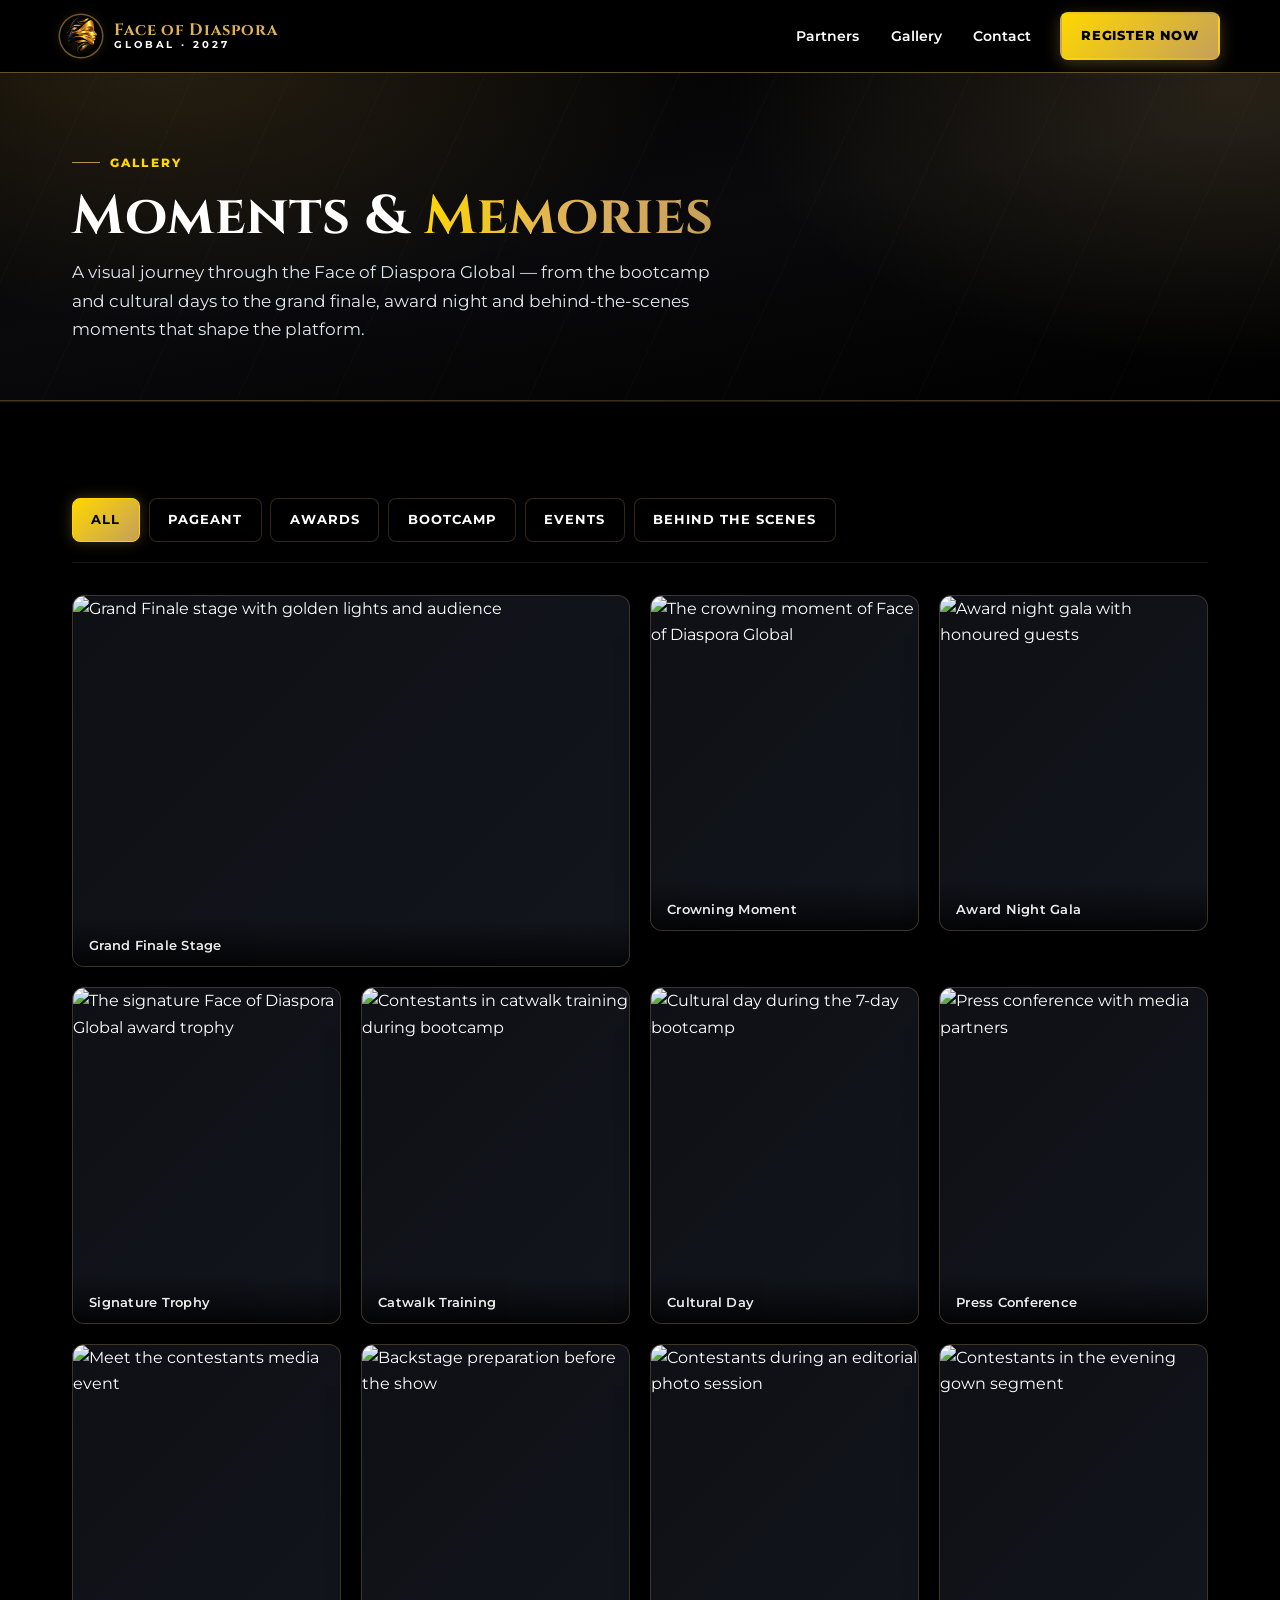
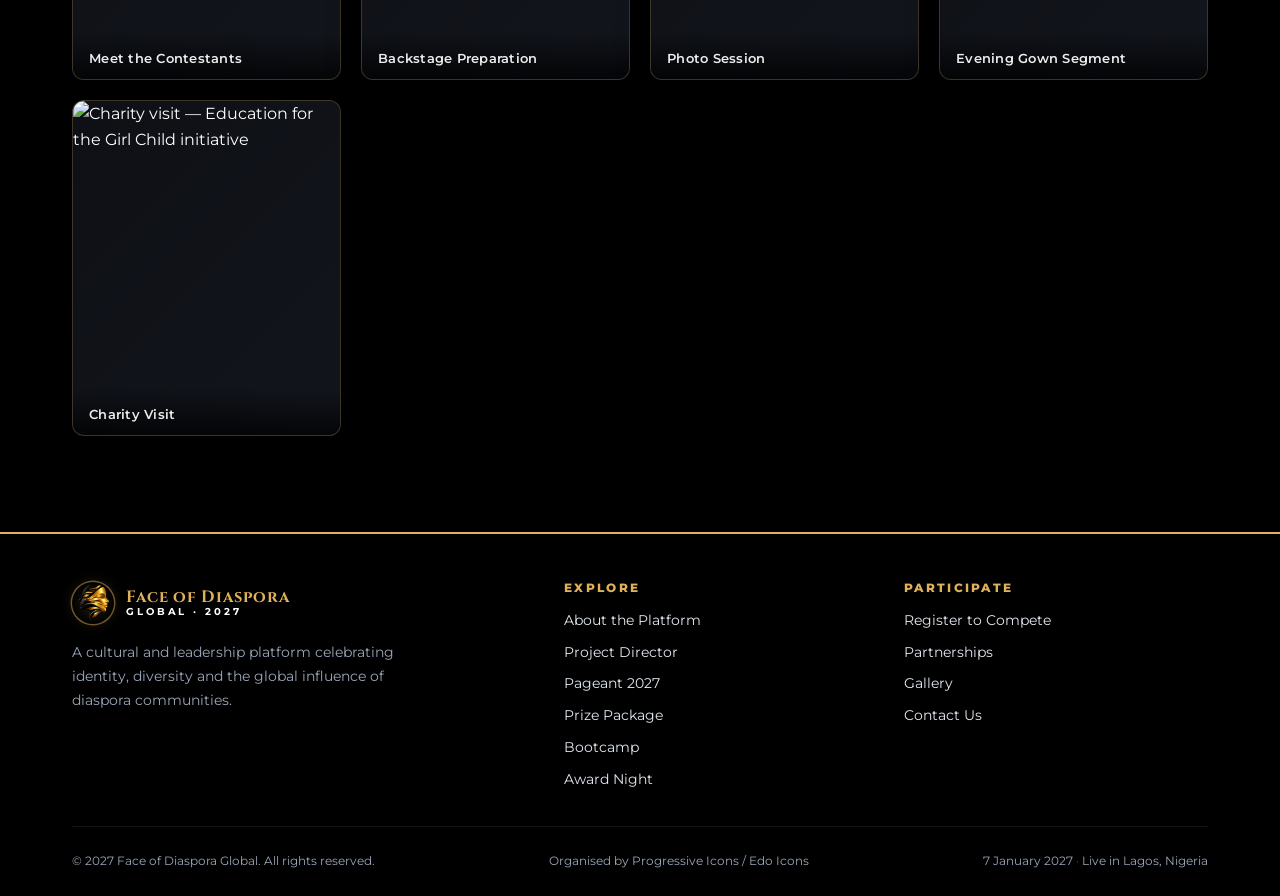
==== commit 23dc7e89: "updated links" ====
--- a/gallery.html
+++ b/gallery.html
@@ -34,16 +34,10 @@
       <span></span><span></span><span></span>
     </button>
 
-    <nav class="primary-nav" id="primaryNav" aria-label="Primary">
+     <nav class="primary-nav" id="primaryNav" aria-label="Primary">
       <ul>
-        <li><a class="nav-link" href="index.html">Home</a></li>
-        <li><a class="nav-link" href="index.html#about">About</a></li>
-        <li><a class="nav-link" href="index.html#director">Director</a></li>
-        <li><a class="nav-link" href="index.html#pageant">Pageant</a></li>
-        <li><a class="nav-link" href="index.html#prizes">Prizes</a></li>
-        <li><a class="nav-link" href="index.html#experience">Experience</a></li>
         <li><a class="nav-link" href="partners.html">Partners</a></li>
-        <li><a class="nav-link" href="gallery.html" aria-current="page">Gallery</a></li>
+        <li><a class="nav-link" href="gallery.html">Gallery</a></li>
         <li><a class="nav-link" href="index.html#contact">Contact</a></li>
       </ul>
       <a class="btn btn-gold nav-cta" href="index.html#register">Register Now</a>
--- a/css/styles.css
+++ b/css/styles.css
@@ -863,6 +863,118 @@
     justify-items:center;
     gap:1rem;
   }
+}
+
+/* ============================================================
+   8e. UNVEILING FEATURE
+   ============================================================ */
+.unveil-feature{
+  display:grid;
+  gap:2.25rem;
+  align-items:center;
+}
+
+.unveil-feature__visual{
+  position:relative;
+  display:flex;
+  justify-content:center;
+}
+
+/* Gold halo behind the poster */
+.unveil-feature__visual::before{
+  content:"";
+  position:absolute;
+  inset:-8%;
+  border-radius:50%;
+  background:radial-gradient(circle,
+    rgba(223,177,91,.20) 0%,
+    rgba(255,215,0,.06) 45%,
+    transparent 68%);
+  filter:blur(18px);
+  z-index:0;
+  pointer-events:none;
+}
+
+.unveil-feature__visual img{
+  position:relative;
+  z-index:1;
+  width:100%;
+  max-width:480px;
+  height:auto;
+  border-radius:var(--radius-lg);
+  border:1.5px solid var(--gold-primary);
+  box-shadow:
+    0 0 28px rgba(223,177,91,.25),
+    var(--shadow-card-lg);
+}
+
+.unveil-feature__copy .section-title{margin-bottom:.85rem}
+
+/* Event detail rows */
+.unveil-details{
+  display:grid;
+  gap:.85rem;
+  margin:1.5rem 0 1.75rem;
+}
+
+.unveil-detail{
+  display:flex;
+  align-items:center;
+  gap:1rem;
+  padding:.9rem 1.1rem;
+  background:var(--bg-card);
+  border:1.5px solid var(--border-soft);
+  border-radius:10px;
+  transition:border-color var(--transition), background var(--transition);
+}
+
+.unveil-detail:hover{
+  border-color:var(--border-gold);
+  background:var(--bg-elevated);
+}
+
+.unveil-detail__icon{
+  flex:none;
+  width:44px;
+  height:44px;
+  display:grid;
+  place-items:center;
+  border-radius:10px;
+  background:linear-gradient(140deg, rgba(223,177,91,.24), rgba(223,177,91,.06));
+  border:1px solid var(--border-gold);
+  color:var(--gold-bright);
+}
+
+.unveil-detail__icon svg{width:20px;height:20px}
+
+.unveil-detail b{
+  display:block;
+  font-size:.68rem;
+  letter-spacing:.15em;
+  text-transform:uppercase;
+  color:var(--gold-primary);
+  font-weight:800;
+  margin-bottom:.2rem;
+}
+
+.unveil-detail span{
+  font-size:.92rem;
+  color:var(--text-white);
+  font-weight:600;
+  line-height:1.4;
+}
+
+@media (min-width:640px){
+  .unveil-details{grid-template-columns:repeat(2,1fr)}
+  .unveil-detail--wide{grid-column:1 / -1}
+}
+
+@media (min-width:900px){
+  .unveil-feature{
+    grid-template-columns:minmax(0,0.9fr) minmax(0,1.1fr);
+    gap:3rem;
+  }
+  .unveil-feature__visual img{max-width:520px}
 }
 
 /* ============================================================
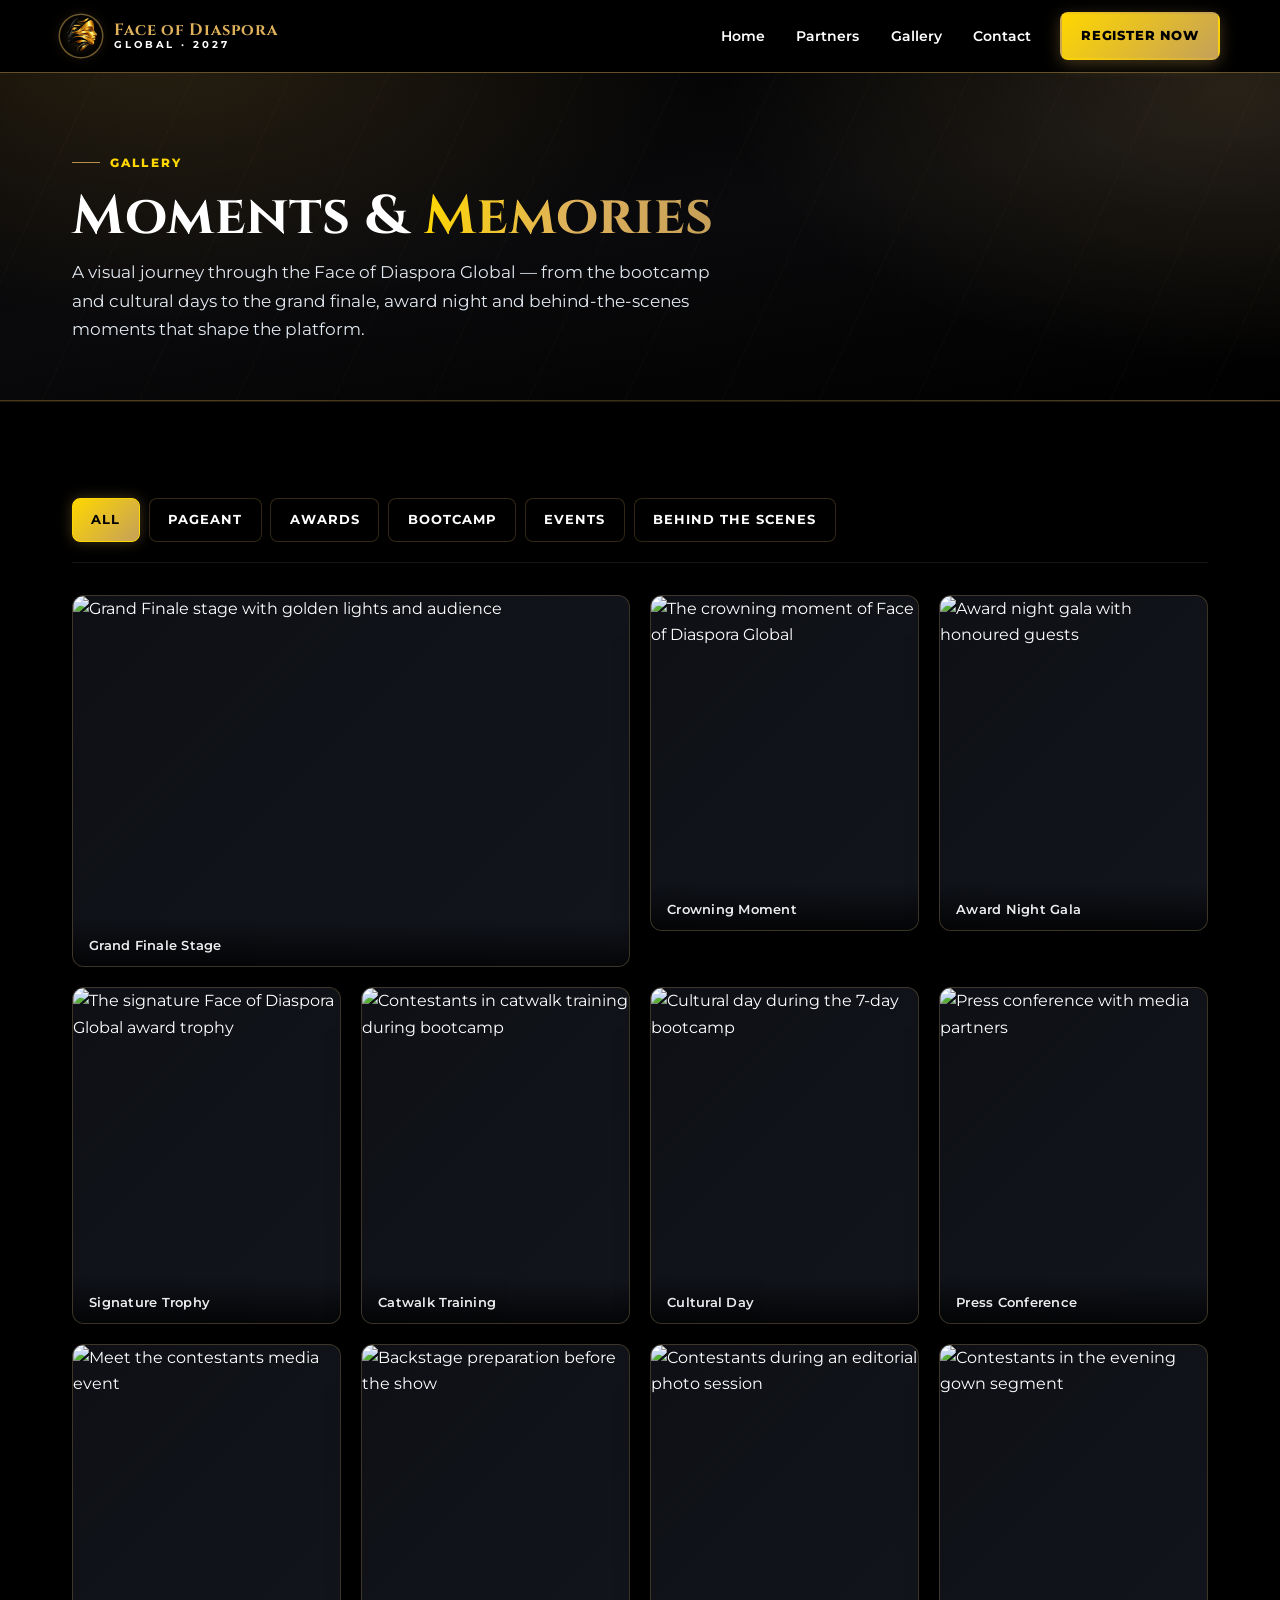
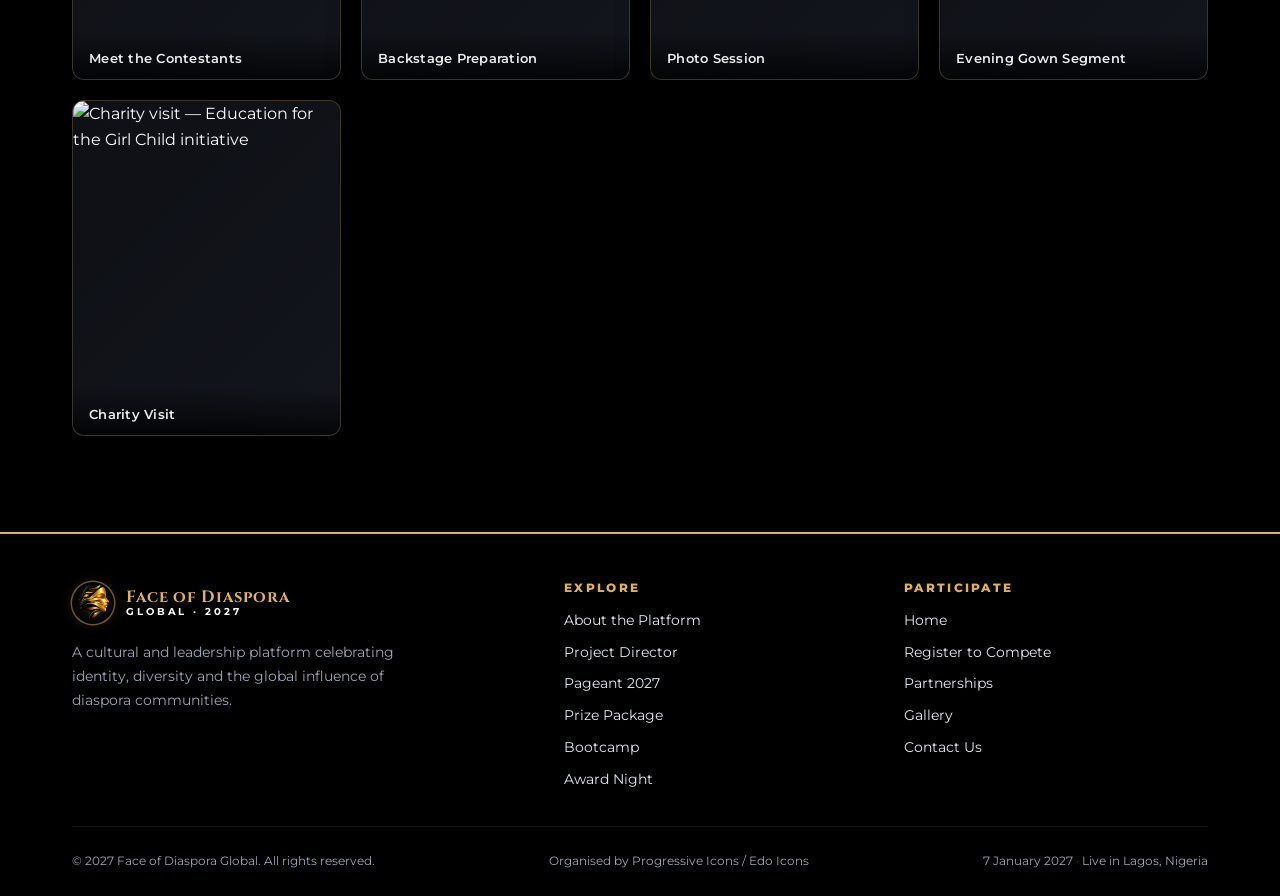
==== commit 3a517426: "added home button" ====
--- a/gallery.html
+++ b/gallery.html
@@ -36,6 +36,7 @@
 
      <nav class="primary-nav" id="primaryNav" aria-label="Primary">
       <ul>
+        <li><a class="nav-link" href="index.html">Home</a></li>
         <li><a class="nav-link" href="partners.html">Partners</a></li>
         <li><a class="nav-link" href="gallery.html">Gallery</a></li>
         <li><a class="nav-link" href="index.html#contact">Contact</a></li>
@@ -217,6 +218,7 @@
       <div class="footer-col">
         <h4>Participate</h4>
         <ul>
+          <li><a href="index.html">Home</a></li>
           <li><a href="index.html#register">Register to Compete</a></li>
           <li><a href="partners.html">Partnerships</a></li>
           <li><a href="gallery.html">Gallery</a></li>
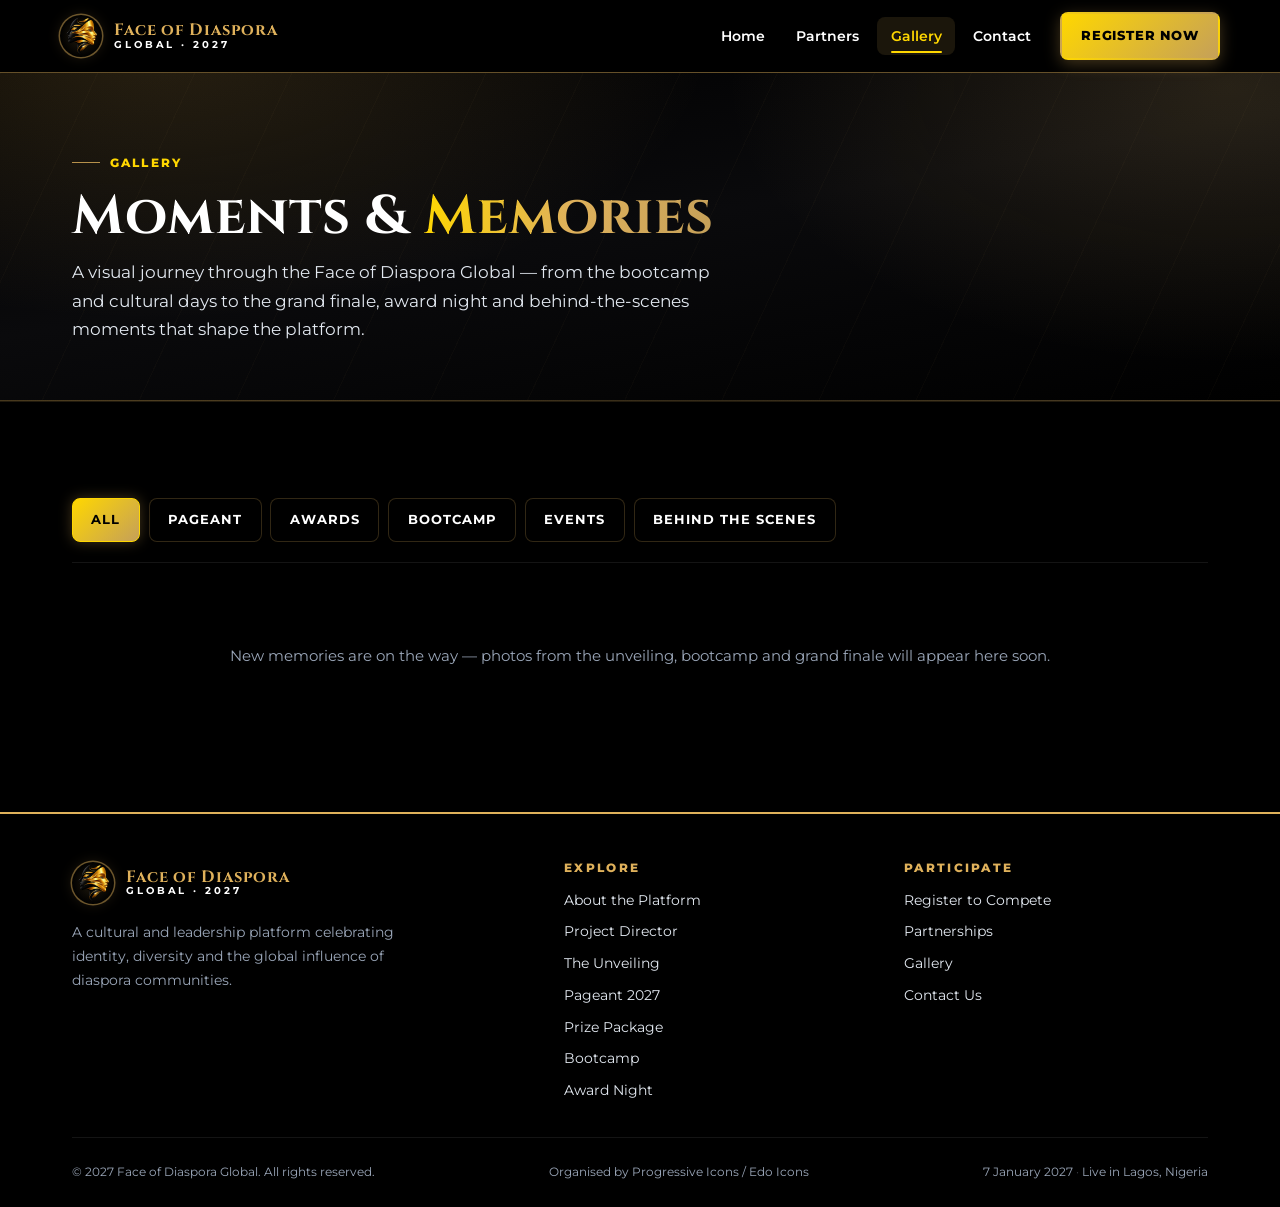
==== commit 407b5199: "Update gallery.html" ====
--- a/gallery.html
+++ b/gallery.html
@@ -34,11 +34,11 @@
       <span></span><span></span><span></span>
     </button>
 
-     <nav class="primary-nav" id="primaryNav" aria-label="Primary">
+    <nav class="primary-nav" id="primaryNav" aria-label="Primary">
       <ul>
         <li><a class="nav-link" href="index.html">Home</a></li>
         <li><a class="nav-link" href="partners.html">Partners</a></li>
-        <li><a class="nav-link" href="gallery.html">Gallery</a></li>
+        <li><a class="nav-link" href="gallery.html" aria-current="page">Gallery</a></li>
         <li><a class="nav-link" href="index.html#contact">Contact</a></li>
       </ul>
       <a class="btn btn-gold nav-cta" href="index.html#register">Register Now</a>
@@ -76,105 +76,38 @@
 
       <div class="gallery-grid reveal" id="galleryGrid">
 
-        <figure class="gallery-item is-wide" data-category="pageant"
-                tabindex="0" role="button" aria-label="View: Grand Finale Stage">
-          <img src="assets/img/gallery/gallery-01.jpg"
-               alt="Grand Finale stage with golden lights and audience"
-               width="1200" height="800" loading="lazy" decoding="async">
-          <figcaption>Grand Finale Stage</figcaption>
-        </figure>
+        <!--
+          ─────────────────────────────────────────────────────────────
+          HOW TO ADD A GALLERY IMAGE
+          ─────────────────────────────────────────────────────────────
+          Copy the block below and paste it inside #galleryGrid.
+          Replace every "[…]" with your content.
 
-        <figure class="gallery-item" data-category="pageant"
-                tabindex="0" role="button" aria-label="View: Crowning Moment">
-          <img src="assets/img/gallery/gallery-02.jpg"
-               alt="The crowning moment of Face of Diaspora Global"
-               width="800" height="1000" loading="lazy" decoding="async">
-          <figcaption>Crowning Moment</figcaption>
-        </figure>
+          Categories you can use for data-category:
+            pageant · awards · bootcamp · events · behind
 
-        <figure class="gallery-item" data-category="awards"
-                tabindex="0" role="button" aria-label="View: Award Night Gala">
-          <img src="assets/img/gallery/gallery-03.jpg"
-               alt="Award night gala with honoured guests"
-               width="800" height="1000" loading="lazy" decoding="async">
-          <figcaption>Award Night Gala</figcaption>
-        </figure>
+          Add class "is-wide" on the figure for a full-width hero image
+          (best for landscape shots ~1200×800). Default tiles are
+          portrait-friendly (4:5).
 
-        <figure class="gallery-item" data-category="awards"
-                tabindex="0" role="button" aria-label="View: Signature Trophy">
-          <img src="assets/img/gallery/gallery-04.jpg"
-               alt="The signature Face of Diaspora Global award trophy"
-               width="800" height="1000" loading="lazy" decoding="async">
-          <figcaption>Signature Trophy</figcaption>
-        </figure>
+          <figure class="gallery-item" data-category="pageant"
+                  tabindex="0" role="button" aria-label="View: [Image Title]">
+            <img src="assets/img/gallery/[filename].jpg"
+                 alt="[Description of the image]"
+                 width="800" height="1000" loading="lazy" decoding="async">
+            <figcaption>[Image Title]</figcaption>
+          </figure>
 
-        <figure class="gallery-item" data-category="bootcamp"
-                tabindex="0" role="button" aria-label="View: Catwalk Training">
-          <img src="assets/img/gallery/gallery-05.jpg"
-               alt="Contestants in catwalk training during bootcamp"
-               width="800" height="1000" loading="lazy" decoding="async">
-          <figcaption>Catwalk Training</figcaption>
-        </figure>
-
-        <figure class="gallery-item" data-category="bootcamp"
-                tabindex="0" role="button" aria-label="View: Cultural Day">
-          <img src="assets/img/gallery/gallery-06.jpg"
-               alt="Cultural day during the 7-day bootcamp"
-               width="800" height="1000" loading="lazy" decoding="async">
-          <figcaption>Cultural Day</figcaption>
-        </figure>
-
-        <figure class="gallery-item" data-category="events"
-                tabindex="0" role="button" aria-label="View: Press Conference">
-          <img src="assets/img/gallery/gallery-07.jpg"
-               alt="Press conference with media partners"
-               width="800" height="1000" loading="lazy" decoding="async">
-          <figcaption>Press Conference</figcaption>
-        </figure>
-
-        <figure class="gallery-item" data-category="events"
-                tabindex="0" role="button" aria-label="View: Meet the Contestants">
-          <img src="assets/img/gallery/gallery-08.jpg"
-               alt="Meet the contestants media event"
-               width="800" height="1000" loading="lazy" decoding="async">
-          <figcaption>Meet the Contestants</figcaption>
-        </figure>
-
-        <figure class="gallery-item" data-category="behind"
-                tabindex="0" role="button" aria-label="View: Backstage Preparation">
-          <img src="assets/img/gallery/gallery-09.jpg"
-               alt="Backstage preparation before the show"
-               width="800" height="1000" loading="lazy" decoding="async">
-          <figcaption>Backstage Preparation</figcaption>
-        </figure>
-
-        <figure class="gallery-item" data-category="behind"
-                tabindex="0" role="button" aria-label="View: Photo Session">
-          <img src="assets/img/gallery/gallery-10.jpg"
-               alt="Contestants during an editorial photo session"
-               width="800" height="1000" loading="lazy" decoding="async">
-          <figcaption>Photo Session</figcaption>
-        </figure>
-
-        <figure class="gallery-item" data-category="pageant"
-                tabindex="0" role="button" aria-label="View: Evening Gown Segment">
-          <img src="assets/img/gallery/gallery-11.jpg"
-               alt="Contestants in the evening gown segment"
-               width="800" height="1000" loading="lazy" decoding="async">
-          <figcaption>Evening Gown Segment</figcaption>
-        </figure>
-
-        <figure class="gallery-item" data-category="events"
-                tabindex="0" role="button" aria-label="View: Charity Visit">
-          <img src="assets/img/gallery/gallery-12.jpg"
-               alt="Charity visit — Education for the Girl Child initiative"
-               width="800" height="1000" loading="lazy" decoding="async">
-          <figcaption>Charity Visit</figcaption>
-        </figure>
+          To make the tile full-width: add " is-wide" after "gallery-item".
+          ─────────────────────────────────────────────────────────────
+        -->
 
       </div>
 
-      <p class="gallery-empty" id="galleryEmpty" hidden>No images in this category yet.</p>
+      <p class="gallery-empty" id="galleryEmpty">
+        New memories are on the way — photos from the unveiling, bootcamp and grand finale
+        will appear here soon.
+      </p>
     </div>
   </section>
 
@@ -208,6 +141,7 @@
         <ul>
           <li><a href="index.html#about">About the Platform</a></li>
           <li><a href="index.html#director">Project Director</a></li>
+          <li><a href="index.html#unveiling">The Unveiling</a></li>
           <li><a href="index.html#pageant">Pageant 2027</a></li>
           <li><a href="index.html#prizes">Prize Package</a></li>
           <li><a href="index.html#experience">Bootcamp</a></li>
@@ -218,7 +152,6 @@
       <div class="footer-col">
         <h4>Participate</h4>
         <ul>
-          <li><a href="index.html">Home</a></li>
           <li><a href="index.html#register">Register to Compete</a></li>
           <li><a href="partners.html">Partnerships</a></li>
           <li><a href="gallery.html">Gallery</a></li>
@@ -237,4 +170,4 @@
 
 <script src="js/main.js" defer></script>
 </body>
-</html>+</html>
